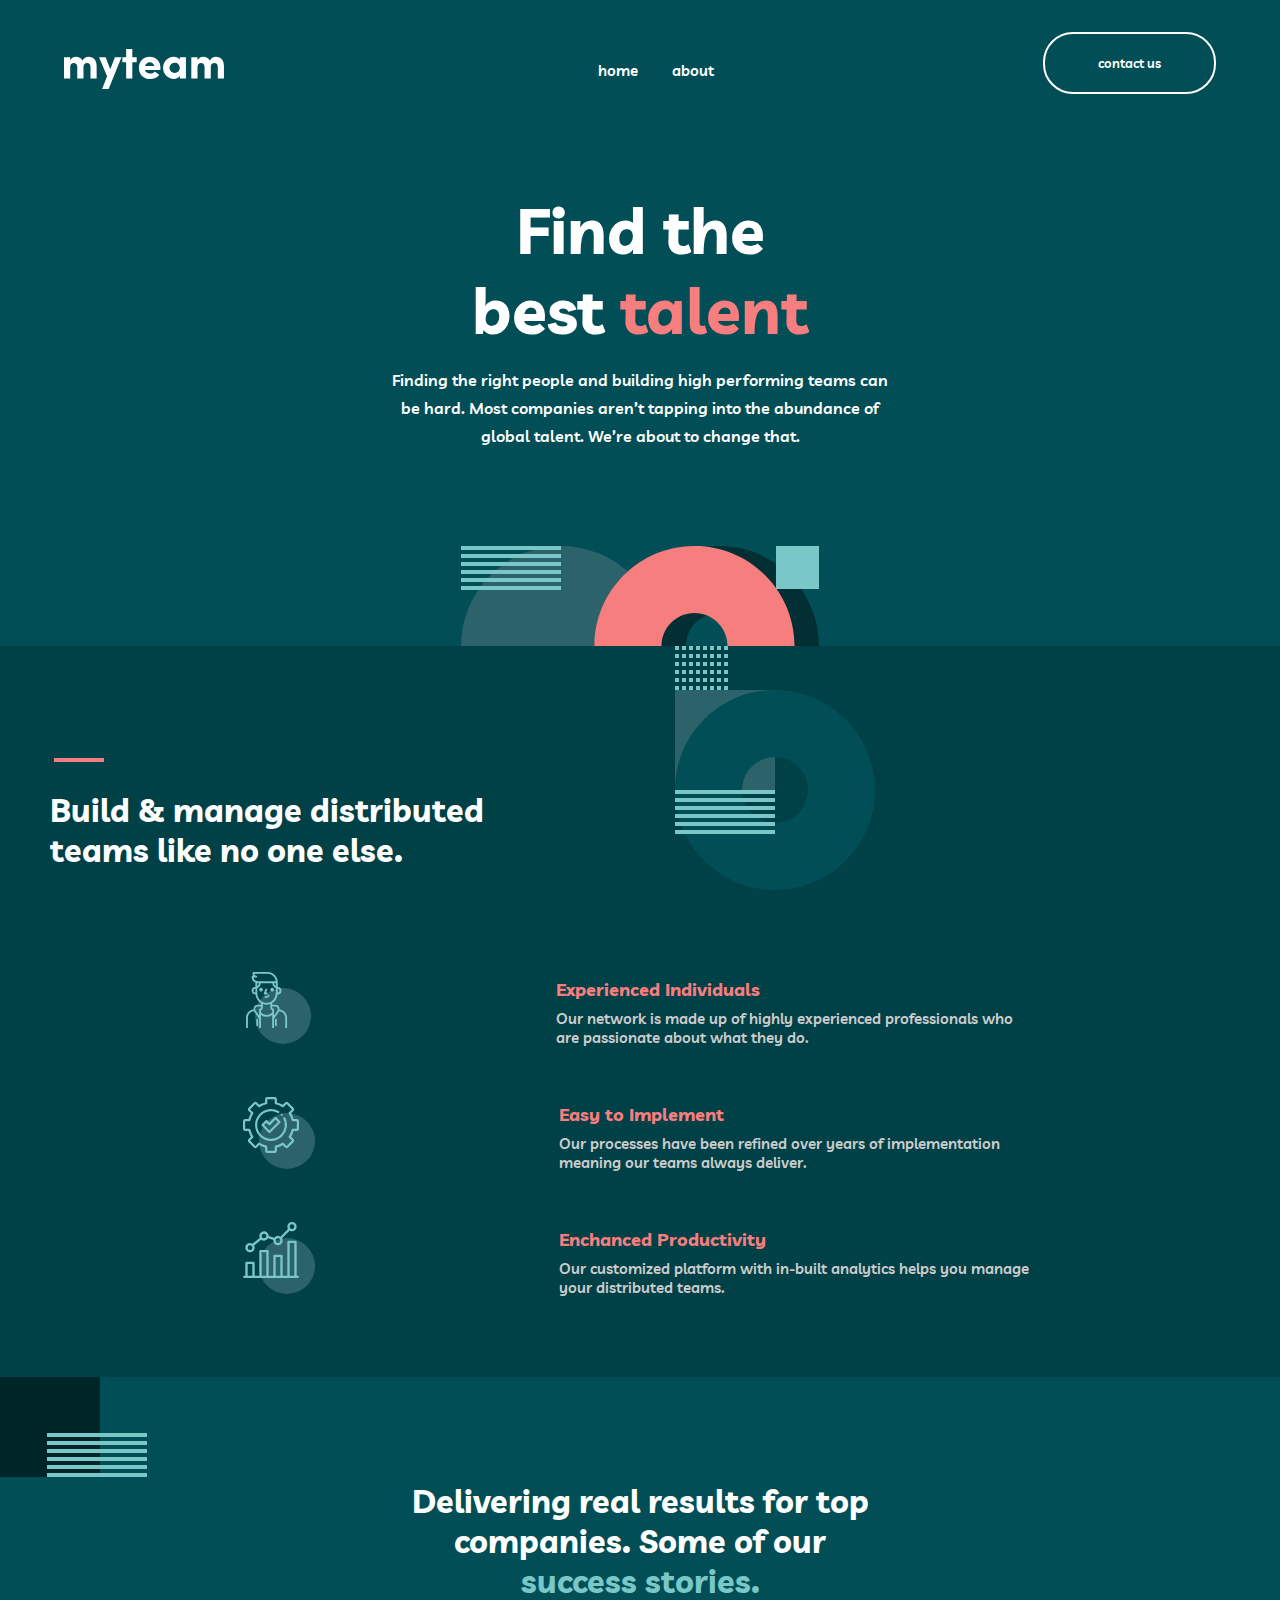
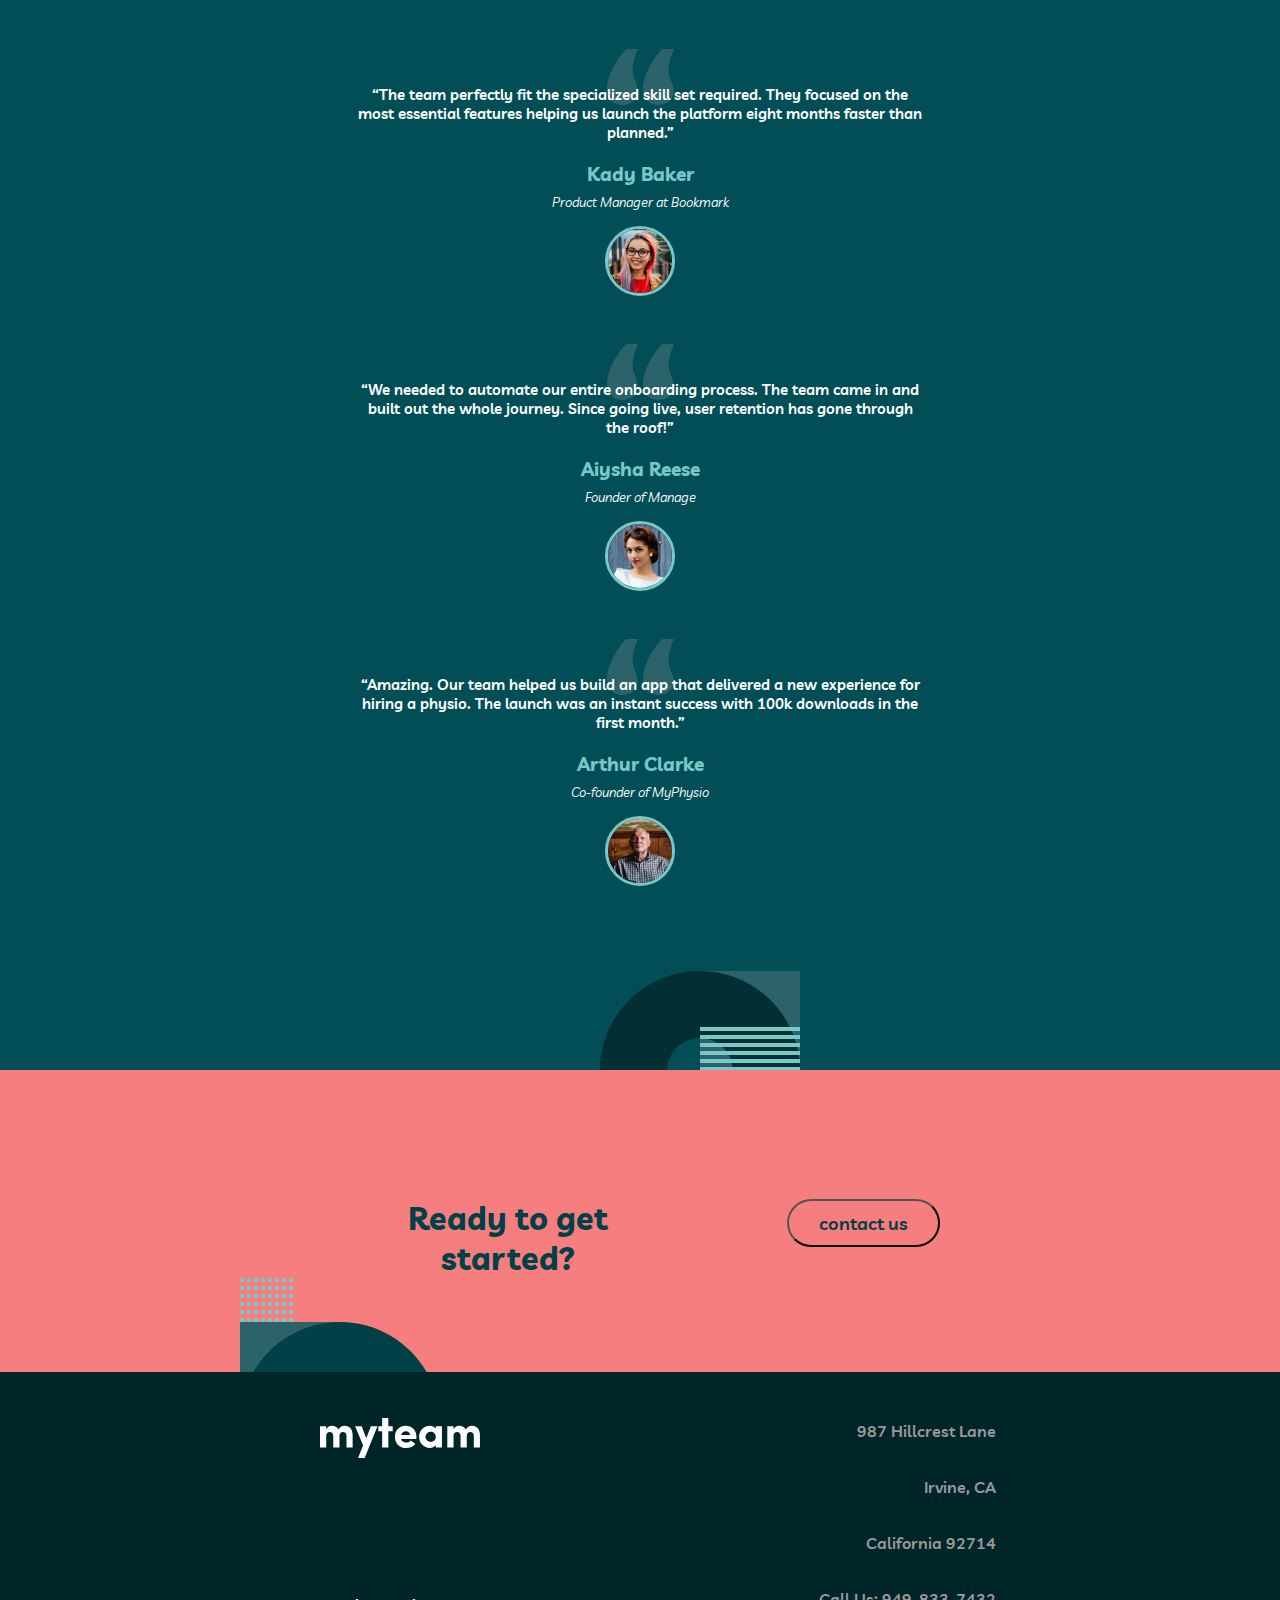
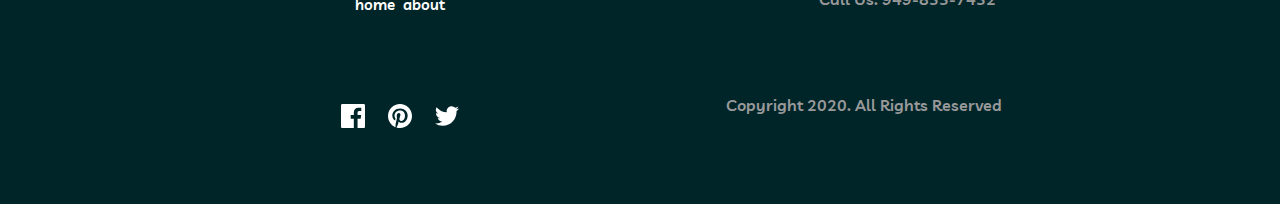
==== index.html @ 5a56441f "updating home page tablet view" ====
<!DOCTYPE html>
<html lang="en">
  <head>
    <meta charset="UTF-8" />
    <meta http-equiv="X-UA-Compatible" content="IE=edge" />
    <meta name="viewport" content="width=device-width, initial-scale=1.0" />
    <link rel="stylesheet" href="styles/index.css" />
    <link rel="preconnect" href="https://fonts.googleapis.com" />
    <link rel="preconnect" href="https://fonts.gstatic.com" crossorigin />
    <link
      href="https://fonts.googleapis.com/css2?family=Livvic:wght@600;700&display=swap"
      rel="stylesheet"
    />
    <title>MyTeam|Home</title>
  </head>
  <body>
    <header>
      <nav class="navbar">
        <a href="./index.html"
          ><img class="navbar__logo" src="./assets/logo.svg" alt="logo"
        /></a>

        <label>
          <input type="checkbox" />
          <div href="#" class="toggle-button">
            <div class="top"></div>
            <div class="middle"></div>
            <div class="bottom"></div>
          </div>
        </label>

        <div class="navbar-links">
          <ul>
            <li class="parent">
              <a class="navbar-item" href="./index.html">home</a>
            </li>

            <li class="parent">
              <a class="navbar-item" href="./pages/about.html">about</a>
            </li>
          </ul>
          <button class="navbar--btn-mobilemenu">
            <a href="./pages/contact.html">Contact Us </a>
          </button>
        </div>
        <button class="navbar--btn"><a>contact us</a></button>
      </nav>
      <section class="hero__container">
        <h1 class="hero__container--title">
          Find the best <span class="hero__container--span">talent</span>
        </h1>
        <p class="hero__container--description">
          Finding the right people and building high performing teams can be
          hard. Most companies aren’t tapping into the abundance of global
          talent. We’re about to change that.
        </p>
        <svg xmlns="http://www.w3.org/2000/svg" width="358" height="100">
          <g fill="none" fill-rule="evenodd">
            <circle cx="100" cy="100" r="100" fill="#2C6269" />
            <path
              fill="#012F34"
              d="M258 0c55.228 0 100 44.772 100 100s-44.772 100-100 100-100-44.772-100-100S202.772 0 258 0zm0 67c-18.225 0-33 14.775-33 33s14.775 33 33 33 33-14.775 33-33-14.775-33-33-33z"
            />
            <path fill="#79C8C7" d="M358 43h-43V0h43z" />
            <path
              fill="#F67E7E"
              d="M233.514 0c55.228 0 100 44.772 100 100s-44.772 100-100 100c-55.229 0-100-44.772-100-100s44.771-100 100-100zm0 67c-18.226 0-33 14.775-33 33s14.774 33 33 33c18.225 0 33-14.775 33-33s-14.775-33-33-33z"
            />
            <path
              fill="#79C8C7"
              d="M100 40v4H0v-4h100zm0-8v4H0v-4h100zm0-8v4H0v-4h100zm0-8v4H0v-4h100zm0-8v4H0V8h100zm0-8v4H0V0h100z"
            />
          </g>
        </svg>
      </section>
    </header>
    <section class="information__container">
      <div class="build__container">
        <hr class="build__container--divider" />
        <h1 class="build__container--title">
          Build & manage distributed teams like no one else.
        </h1>
        <svg
          class="build__container--svg"
          xmlns="http://www.w3.org/2000/svg"
          width="200"
          height="244"
        >
          <g fill="none" fill-rule="evenodd">
            <path fill="#2C6269" d="M100 144H0V44h100z" />
            <path
              fill="#014E56"
              d="M100 44c55.228 0 100 44.772 100 100s-44.772 100-100 100S0 199.228 0 144 44.772 44 100 44zm0 67c-18.225 0-33 14.775-33 33s14.775 33 33 33 33-14.775 33-33-14.775-33-33-33z"
            />
            <path
              fill="#79C8C7"
              d="M100 184v4H0v-4h100zm0-8v4H0v-4h100zm0-8v4H0v-4h100zm0-8v4H0v-4h100zm0-8v4H0v-4h100zm0-8v4H0v-4h100zM4 40v4H0v-4h4zm7 0v4H7v-4h4zm7 0v4h-4v-4h4zm7 0v4h-4v-4h4zm7 0v4h-4v-4h4zm7 0v4h-4v-4h4zm7 0v4h-4v-4h4zm7 0v4h-4v-4h4zM4 32v4H0v-4h4zm7 0v4H7v-4h4zm7 0v4h-4v-4h4zm7 0v4h-4v-4h4zm7 0v4h-4v-4h4zm7 0v4h-4v-4h4zm7 0v4h-4v-4h4zm7 0v4h-4v-4h4zM4 24v4H0v-4h4zm7 0v4H7v-4h4zm7 0v4h-4v-4h4zm7 0v4h-4v-4h4zm7 0v4h-4v-4h4zm7 0v4h-4v-4h4zm7 0v4h-4v-4h4zm7 0v4h-4v-4h4zm-35-8v4h-4v-4h4zm14 0v4h-4v-4h4zm-7 0v4h-4v-4h4zm21 0v4h-4v-4h4zm-7 0v4h-4v-4h4zM4 16v4H0v-4h4zm7 0v4H7v-4h4zm42 0v4h-4v-4h4zM4 8v4H0V8h4zm7 0v4H7V8h4zm7 0v4h-4V8h4zm7 0v4h-4V8h4zm7 0v4h-4V8h4zm7 0v4h-4V8h4zm7 0v4h-4V8h4zm7 0v4h-4V8h4zM4 0v4H0V0h4zm7 0v4H7V0h4zm7 0v4h-4V0h4zm7 0v4h-4V0h4zm7 0v4h-4V0h4zm7 0v4h-4V0h4zm7 0v4h-4V0h4zm7 0v4h-4V0h4z"
            />
          </g>
        </svg>
      </div>
      <div id="about__container" class="about__container"></div>
    </section>
    <section class="success__container">
      <svg
        class="success__container--svg"
        xmlns="http://www.w3.org/2000/svg"
        width="147"
        height="100"
      >
        <g fill="none" fill-rule="evenodd">
          <path fill="#002529" d="M0 100h100V0H0z" />
          <path
            fill="#79C8C7"
            d="M47 96v4h100v-4H47zm0-8v4h100v-4H47zm0-8v4h100v-4H47zm0-8v4h100v-4H47zm0-8v4h100v-4H47zm0-8v4h100v-4H47z"
          />
        </g>
      </svg>
      <h1 class="success__container--title">
        Delivering real results for top companies. Some of our
        <span class="success__container--span">success stories.</span>
      </h1>
      <div id="quotes__container" class="quotes__container"></div>
      <svg
        class="success__container--svg2"
        xmlns="http://www.w3.org/2000/svg"
        width="200"
        height="100"
      >
        <g fill="none" fill-rule="evenodd">
          <path fill="#2C6269" d="M100 100h100V0H100z" />
          <path
            fill="#012F34"
            d="M100 0C44.772 0 0 44.772 0 100s44.772 100 100 100 100-44.772 100-100S155.228 0 100 0zm0 67c18.225 0 33 14.775 33 33s-14.775 33-33 33-33-14.775-33-33 14.775-33 33-33z"
          />
          <path
            fill="#79C8C7"
            d="M100 96v4h100v-4H100zm0-8v4h100v-4H100zm0-8v4h100v-4H100zm0-8v4h100v-4H100zm0-8v4h100v-4H100zm0-8v4h100v-4H100z"
          />
        </g>
      </svg>
    </section>
    <section class="ready__container">
      <div class="ready__container--textBox">
        <h1 class="ready__container--title">Ready to get started?</h1>
        <button class="ready__container--btn">
          <a class="ready__container--a" href="./pages/contact.html"
            >contact us</a
          >
        </button>
      </div>
      <svg
        class="ready__container--svg"
        xmlns="http://www.w3.org/2000/svg"
        width="200"
        height="144"
      >
        <g fill="none" fill-rule="evenodd">
          <path fill="#2C6269" d="M100 144H0V44h100z" />
          <path
            fill="#004047"
            d="M100 44c55.228 0 100 44.772 100 100s-44.772 100-100 100S0 199.228 0 144 44.772 44 100 44zm0 67c-18.225 0-33 14.775-33 33s14.775 33 33 33 33-14.775 33-33-14.775-33-33-33z"
          />
          <path
            fill="#F67E7E"
            d="M100 140v4H0v-4h100zm0-8v4H0v-4h100zm0-8v4H0v-4h100zm0-8v4H0v-4h100zm0-8v4H0v-4h100zm0-8v4H0v-4h100z"
          />
          <path
            fill="#79C8C7"
            d="M4 40v4H0v-4h4zm7 0v4H7v-4h4zm7 0v4h-4v-4h4zm7 0v4h-4v-4h4zm7 0v4h-4v-4h4zm7 0v4h-4v-4h4zm7 0v4h-4v-4h4zm7 0v4h-4v-4h4zM4 32v4H0v-4h4zm7 0v4H7v-4h4zm7 0v4h-4v-4h4zm7 0v4h-4v-4h4zm7 0v4h-4v-4h4zm7 0v4h-4v-4h4zm7 0v4h-4v-4h4zm7 0v4h-4v-4h4zM4 24v4H0v-4h4zm7 0v4H7v-4h4zm7 0v4h-4v-4h4zm7 0v4h-4v-4h4zm7 0v4h-4v-4h4zm7 0v4h-4v-4h4zm7 0v4h-4v-4h4zm7 0v4h-4v-4h4zm-35-8v4h-4v-4h4zm14 0v4h-4v-4h4zm-7 0v4h-4v-4h4zm21 0v4h-4v-4h4zm-7 0v4h-4v-4h4zM4 16v4H0v-4h4zm7 0v4H7v-4h4zm42 0v4h-4v-4h4zM4 8v4H0V8h4zm7 0v4H7V8h4zm7 0v4h-4V8h4zm7 0v4h-4V8h4zm7 0v4h-4V8h4zm7 0v4h-4V8h4zm7 0v4h-4V8h4zm7 0v4h-4V8h4zM4 0v4H0V0h4zm7 0v4H7V0h4zm7 0v4h-4V0h4zm7 0v4h-4V0h4zm7 0v4h-4V0h4zm7 0v4h-4V0h4zm7 0v4h-4V0h4zm7 0v4h-4V0h4z"
          />
        </g>
      </svg>
    </section>
    <footer class="footer__container">
      <a href="./index.html"
        ><img
          class="footer__container--logo"
          src="./assets/logo.svg"
          alt="logo"
      /></a>

      <div class="footer__container--links">
        <ul class="footer__container--ul">
          <li class="footer__container--li">
            <a class="footer__container--a" href="./index.html">home</a>
          </li>

          <li class="footer__container--li">
            <a class="footer__container--a" href="./pages/about.html">about</a>
          </li>
        </ul>
      </div>

      <div class="footer__container--addressBox">
        <p class="footer__container--p">
          987 Hillcrest Lane <br />
          Irvine, CA <br />
          California 92714 <br />
          Call Us: 949-833-7432
        </p>
      </div>

      <div class="footer__container--icons">
        <svg
          class="footer__container--icon"
          xmlns="http://www.w3.org/2000/svg"
          width="24"
          height="24"
        >
          <path
            fill="#FFF"
            d="M22.675 0H1.325C.593 0 0 .593 0 1.325v21.351C0 23.407.593 24 1.325 24H12.82v-9.294H9.692v-3.622h3.128V8.413c0-3.1 1.893-4.788 4.659-4.788 1.325 0 2.463.099 2.795.143v3.24l-1.918.001c-1.504 0-1.795.715-1.795 1.763v2.313h3.587l-.467 3.622h-3.12V24h6.116c.73 0 1.323-.593 1.323-1.325V1.325C24 .593 23.407 0 22.675 0z"
          />
        </svg>
        <svg xmlns="http://www.w3.org/2000/svg" width="24" height="24">
          <path
            fill="#FFF"
            d="M12 0C5.373 0 0 5.372 0 12c0 5.084 3.163 9.426 7.627 11.174-.105-.949-.2-2.405.042-3.441.218-.937 1.407-5.965 1.407-5.965s-.359-.719-.359-1.782c0-1.668.967-2.914 2.171-2.914 1.023 0 1.518.769 1.518 1.69 0 1.029-.655 2.568-.994 3.995-.283 1.194.599 2.169 1.777 2.169 2.133 0 3.772-2.249 3.772-5.495 0-2.873-2.064-4.882-5.012-4.882-3.414 0-5.418 2.561-5.418 5.207 0 1.031.397 2.138.893 2.738a.36.36 0 01.083.345l-.333 1.36c-.053.22-.174.267-.402.161-1.499-.698-2.436-2.889-2.436-4.649 0-3.785 2.75-7.262 7.929-7.262 4.163 0 7.398 2.967 7.398 6.931 0 4.136-2.607 7.464-6.227 7.464-1.216 0-2.359-.631-2.75-1.378l-.748 2.853c-.271 1.043-1.002 2.35-1.492 3.146C9.57 23.812 10.763 24 12 24c6.627 0 12-5.373 12-12 0-6.628-5.373-12-12-12z"
          />
        </svg>
        <svg
          class="footer__container--icon"
          xmlns="http://www.w3.org/2000/svg"
          width="24"
          height="20"
        >
          <path
            fill="#FFF"
            d="M24 2.557a9.83 9.83 0 01-2.828.775A4.932 4.932 0 0023.337.608a9.864 9.864 0 01-3.127 1.195A4.916 4.916 0 0016.616.248c-3.179 0-5.515 2.966-4.797 6.045A13.978 13.978 0 011.671 1.149a4.93 4.93 0 001.523 6.574 4.903 4.903 0 01-2.229-.616c-.054 2.281 1.581 4.415 3.949 4.89a4.935 4.935 0 01-2.224.084 4.928 4.928 0 004.6 3.419A9.9 9.9 0 010 17.54a13.94 13.94 0 007.548 2.212c9.142 0 14.307-7.721 13.995-14.646A10.025 10.025 0 0024 2.557z"
          />
        </svg>
      </div>
      <div>
        <p id="copyright" class="footer__container--p">
          Copyright 2020. All Rights Reserved
        </p>
      </div>
    </footer>

    <script src="./scripts/index.js"></script>
  </body>
</html>
---- styles/index.css ----
* {
  margin: 0;
  padding: 0;
  -webkit-box-sizing: border-box;
          box-sizing: border-box;
}

header {
  background-color: #014e56;
}

.navbar {
  display: -webkit-box;
  display: -ms-flexbox;
  display: flex;
  -webkit-box-pack: justify;
      -ms-flex-pack: justify;
          justify-content: space-between;
  -webkit-box-align: center;
      -ms-flex-align: center;
          align-items: center;
  padding-top: 2rem;
  width: 90vw;
  margin: 0 auto;
}

.navbar__logo {
  cursor: pointer;
}

.navbar-links {
  display: -webkit-box;
  display: -ms-flexbox;
  display: flex;
  -webkit-box-pack: justify;
      -ms-flex-pack: justify;
          justify-content: space-between;
}

@media (min-width: 768px) {
  .navbar-links {
    margin-right: 8rem;
  }
}

.navbar ul {
  display: -webkit-box;
  display: -ms-flexbox;
  display: flex;
}

.navbar li {
  list-style: none;
}

.navbar-item {
  text-decoration: none;
  display: block;
  margin-right: 0.5rem;
  padding: 0.8rem;
  font-size: 15px;
  font-weight: bold;
}

@media (min-width: 768px) {
  .navbar-item {
    color: white;
    font-family: "Livvic", sans-serif;
    font-weight: 600;
  }
}

.navbar--btn {
  font-weight: bold;
  color: white;
  width: 173px;
  padding: 1.3rem;
  border-radius: 30px;
  margin-bottom: 1rem;
  cursor: pointer;
  background-color: transparent;
  font-family: "Livvic", sans-serif;
  font-weight: 600;
  border: 2px solid white;
}

.toggle-button {
  position: absolute;
  top: 0.75rem;
  right: 1rem;
  display: none;
  -webkit-box-orient: vertical;
  -webkit-box-direction: normal;
      -ms-flex-direction: column;
          flex-direction: column;
  -webkit-box-pack: justify;
      -ms-flex-pack: justify;
          justify-content: space-between;
  width: 30px;
  height: auto;
  cursor: pointer;
  -webkit-transition: all 0.5s ease-out;
  transition: all 0.5s ease-out;
  margin-top: 2rem;
  z-index: 100;
}

input[type="checkbox"] {
  display: none;
  visibility: hidden;
}

.middle {
  height: 3px;
  width: 1.875rem;
  background-color: white;
  border-radius: 3.125rem;
  position: absolute;
  -webkit-transition: 0.3s ease;
  transition: 0.3s ease;
}

.top {
  bottom: 5px;
  height: 3px;
  width: 1.875rem;
  background-color: white;
  border-radius: 3.125rem;
  position: absolute;
  -webkit-transition: 0.3s ease;
  transition: 0.3s ease;
}

.bottom {
  top: 10px;
  height: 3px;
  width: 1.875rem;
  background-color: white;
  border-radius: 3.125rem;
  position: absolute;
  -webkit-transition: 0.3s ease;
  transition: 0.3s ease;
}

input[type="checkbox"]:checked ~ .toggle-button .top {
  -webkit-transform: rotate(-50deg);
          transform: rotate(-50deg);
  width: 1.56rem;
  -webkit-transform-origin: right;
          transform-origin: right;
  top: -10px;
  background-color: white;
}

input[type="checkbox"]:checked ~ .toggle-button .bottom {
  -webkit-transform: rotate(50deg);
          transform: rotate(50deg);
  width: 1.56rem;
  -webkit-transform-origin: right;
          transform-origin: right;
  top: 10px;
  background-color: white;
}

input[type="checkbox"]:checked ~ .toggle-button .middle {
  -webkit-transform: translateX(-20px);
          transform: translateX(-20px);
  opacity: 0;
}

.navbar--btn-mobilemenu {
  display: none;
}

.hero__container {
  margin-top: 5rem;
  display: -webkit-box;
  display: -ms-flexbox;
  display: flex;
  -webkit-box-orient: vertical;
  -webkit-box-direction: normal;
      -ms-flex-direction: column;
          flex-direction: column;
  -webkit-box-pack: center;
      -ms-flex-pack: center;
          justify-content: center;
  -webkit-box-align: center;
      -ms-flex-align: center;
          align-items: center;
}

.hero__container--span {
  color: #f67e7e;
}

.hero__container--title {
  font-family: "Livvic", sans-serif;
  font-weight: bold;
  font-size: 2.5rem;
  text-align: center;
  width: 240px;
  color: white;
}

@media (min-width: 768px) {
  .hero__container--title {
    font-size: 4rem;
    width: 395px;
  }
}

.hero__container--description {
  margin-top: 1rem;
  margin-bottom: 6rem;
  width: 345px;
  font-family: "Livvic", sans-serif;
  font-weight: 600;
  color: white;
  line-height: 28px;
  text-align: center;
}

@media (min-width: 768px) {
  .hero__container--description {
    width: 500px;
  }
}

.information__container {
  background-color: #004047;
}

.build__container {
  display: -webkit-box;
  display: -ms-flexbox;
  display: flex;
  overflow: hidden;
}

.build__container--divider {
  width: 50px;
  height: 4px;
  background-color: #f67e7e;
  border: unset;
  position: relative;
  left: 35px;
  margin-top: 2rem;
}

@media (min-width: 768px) {
  .build__container--divider {
    left: 54px;
    margin-top: 7rem;
  }
}

.build__container--title {
  font-family: "Livvic", sans-serif;
  font-weight: bold;
  font-size: 2rem;
  color: white;
  width: 320px;
  margin-top: 3rem;
}

@media (min-width: 768px) {
  .build__container--title {
    width: 445px;
    margin-top: 9rem;
  }
}

.build__container--svg {
  position: relative;
  left: 40px;
}

@media (min-width: 768px) {
  .build__container--svg {
    left: 180px;
  }
}

.about__container {
  margin-top: 5rem;
  padding-bottom: 2rem;
}

.detail__container {
  display: -webkit-box;
  display: -ms-flexbox;
  display: flex;
  -webkit-box-orient: vertical;
  -webkit-box-direction: normal;
      -ms-flex-direction: column;
          flex-direction: column;
  -webkit-box-align: center;
      -ms-flex-align: center;
          align-items: center;
  -webkit-box-pack: center;
      -ms-flex-pack: center;
          justify-content: center;
  margin-bottom: 3rem;
}

@media (min-width: 768px) {
  .detail__container {
    -webkit-box-orient: horizontal;
    -webkit-box-direction: normal;
        -ms-flex-direction: row;
            flex-direction: row;
    -webkit-box-pack: space-evenly;
        -ms-flex-pack: space-evenly;
            justify-content: space-evenly;
  }
}

.detail__container--title {
  font-family: "Livvic", sans-serif;
  font-weight: bold;
  font-size: 18px;
  color: #f67e7e;
  margin-bottom: 0.5rem;
  margin-top: 0.5rem;
}

.detail__container--description {
  width: 330px;
  text-align: center;
  font-family: "Livvic", sans-serif;
  font-weight: 600;
  font-size: 15px;
  color: #cccccc;
}

@media (min-width: 768px) {
  .detail__container--description {
    text-align: unset;
    width: 478px;
  }
}

.detail__container--textBox {
  display: -webkit-box;
  display: -ms-flexbox;
  display: flex;
  -webkit-box-orient: vertical;
  -webkit-box-direction: normal;
      -ms-flex-direction: column;
          flex-direction: column;
  -webkit-box-align: center;
      -ms-flex-align: center;
          align-items: center;
}

@media (min-width: 768px) {
  .detail__container--textBox {
    -webkit-box-align: unset;
        -ms-flex-align: unset;
            align-items: unset;
  }
}

.quotes__container {
  padding-bottom: 5rem;
}

.success__container {
  background-color: #014e56;
  overflow: hidden;
}

.success__container--svg {
  margin-bottom: 3rem;
}

@media (min-width: 768px) {
  .success__container--svg {
    margin-bottom: unset;
  }
}

.success__container--svg2 {
  position: relative;
  left: 215px;
  top: 5px;
}

@media (min-width: 768px) {
  .success__container--svg2 {
    left: 600px;
  }
}

.success__container--title {
  margin: 0 auto;
  font-family: "Livvic", sans-serif;
  font-weight: bold;
  font-size: 2rem;
  color: white;
  text-align: center;
  width: 315px;
}

@media (min-width: 768px) {
  .success__container--title {
    width: 490px;
  }
}

.success__container--span {
  color: #79c8c7;
}

.quote__container {
  margin-top: 3rem;
  display: -webkit-box;
  display: -ms-flexbox;
  display: flex;
  -webkit-box-orient: vertical;
  -webkit-box-direction: normal;
      -ms-flex-direction: column;
          flex-direction: column;
  -webkit-box-align: center;
      -ms-flex-align: center;
          align-items: center;
  -webkit-box-pack: center;
      -ms-flex-pack: center;
          justify-content: center;
}

.quote__container--svg {
  margin-top: 1rem;
  width: 62px;
  height: 62px;
  border-radius: 50px;
  border-style: solid;
  border-color: #79c8c7;
}

@media (min-width: 768px) {
  .quote__container--svg {
    width: 70px;
    height: 70px;
  }
}

.quote__container--title {
  margin-top: 1rem;
  margin-bottom: 0.5rem;
  font-family: "Livvic", sans-serif;
  font-weight: bold;
  font-size: 1.2rem;
  color: #79c8c7;
}

@media (min-width: 768px) {
  .quote__container--title {
    margin-top: unset;
  }
}

.quote__container--description {
  font-family: "Livvic", sans-serif;
  font-weight: 600;
  font-size: 15px;
  color: white;
  text-align: center;
  width: 325px;
  position: relative;
  bottom: 20px;
}

@media (min-width: 768px) {
  .quote__container--description {
    width: 570px;
  }
}

.quote__container--position {
  font-family: "Livvic", sans-serif;
  font-style: italic;
  color: white;
  font-size: 13px;
}

.ready__container {
  height: 302px;
  background-color: #f67e7e;
  -webkit-box-pack: justify;
      -ms-flex-pack: justify;
          justify-content: space-between;
  display: -webkit-box;
  display: -ms-flexbox;
  display: flex;
  -webkit-box-orient: vertical;
  -webkit-box-direction: normal;
      -ms-flex-direction: column;
          flex-direction: column;
  -webkit-box-align: center;
      -ms-flex-align: center;
          align-items: center;
  overflow: hidden;
}

.ready__container--title {
  margin-top: 2rem;
  font-family: "Livvic", sans-serif;
  font-weight: bold;
  color: #004047;
  text-align: center;
  margin-top: 3rem;
  width: 330px;
  font-size: 32px;
}

@media (min-width: 768px) {
  .ready__container--title {
    width: 336px;
  }
}

.ready__container--btn {
  margin-top: 1rem;
  background-color: transparent;
  width: 153px;
  height: 48px;
  border-radius: 50px;
  border-color: black;
}

.ready__container--a {
  text-decoration: none;
  color: #004047;
  font-family: "Livvic", sans-serif;
  font-weight: 600;
  font-size: 18px;
}

.ready__container--svg {
  position: relative;
  right: 115px;
  top: 0px;
}

@media (min-width: 768px) {
  .ready__container--svg {
    right: 300px;
  }
}

.ready__container--textBox {
  display: -webkit-box;
  display: -ms-flexbox;
  display: flex;
  -webkit-box-orient: vertical;
  -webkit-box-direction: normal;
      -ms-flex-direction: column;
          flex-direction: column;
  -webkit-box-align: center;
      -ms-flex-align: center;
          align-items: center;
}

@media (min-width: 768px) {
  .ready__container--textBox {
    -webkit-box-orient: horizontal;
    -webkit-box-direction: normal;
        -ms-flex-direction: row;
            flex-direction: row;
    -webkit-box-align: baseline;
        -ms-flex-align: baseline;
            align-items: baseline;
    -webkit-box-pack: justify;
        -ms-flex-pack: justify;
            justify-content: space-between;
    width: 600px;
    margin-top: 5rem;
  }
}

.footer__container {
  background-color: #002529;
  height: 432px;
  display: -webkit-box;
  display: -ms-flexbox;
  display: flex;
  -webkit-box-orient: vertical;
  -webkit-box-direction: normal;
      -ms-flex-direction: column;
          flex-direction: column;
  -webkit-box-align: center;
      -ms-flex-align: center;
          align-items: center;
  -ms-flex-pack: distribute;
      justify-content: space-around;
}

@media (min-width: 768px) {
  .footer__container--logo {
    position: relative;
    right: 15rem;
    top: 2.5rem;
  }
}

.footer__container--ul {
  display: -webkit-box;
  display: -ms-flexbox;
  display: flex;
  -webkit-box-pack: space-evenly;
      -ms-flex-pack: space-evenly;
          justify-content: space-evenly;
  width: 107px;
}

@media (min-width: 768px) {
  .footer__container--ul {
    position: relative;
    top: 10rem;
    right: 15rem;
  }
}

.footer__container--li {
  list-style: none;
}

.footer__container--a {
  text-decoration: none;
  color: white;
  font-family: "Livvic", sans-serif;
  font-weight: 600;
  font-size: 15px;
}

.footer__container--addressBox {
  width: 327px;
}

.footer__container--p {
  text-align: center;
  color: #999999;
  font-family: "Livvic", sans-serif;
  font-weight: 600;
  line-height: 25px;
}

@media (min-width: 768px) {
  .footer__container--p {
    text-align: right;
    position: relative;
    left: 12rem;
    bottom: 4rem;
    line-height: 3.5rem;
  }
}

.footer__container--icons {
  display: -webkit-box;
  display: -ms-flexbox;
  display: flex;
  width: 140px;
  -ms-flex-pack: distribute;
      justify-content: space-around;
  -webkit-box-align: center;
      -ms-flex-align: center;
          align-items: center;
}

@media (min-width: 768px) {
  .footer__container--icons {
    position: relative;
    right: 15rem;
  }
}

@media (min-width: 768px) {
  #copyright {
    position: relative;
    left: 14rem;
  }
}

@media (max-width: 768px) {
  .toggle-button {
    display: -webkit-box;
    display: -ms-flexbox;
    display: flex;
  }
  .mobile--divider {
    display: -webkit-box;
    display: -ms-flexbox;
    display: flex;
    position: relative;
    top: 80px;
    width: 249px;
    height: 1px;
    margin: 0 auto;
  }
  .navbar--btn-mobilemenu {
    display: block;
    font-weight: bold;
    color: white;
    width: 173px;
    padding: 1.3rem;
    border-radius: 30px;
    margin: 0 auto;
    border: none;
    cursor: pointer;
  }
  .navbar-links {
    -webkit-box-orient: vertical;
    -webkit-box-direction: normal;
        -ms-flex-direction: column;
            flex-direction: column;
    height: auto;
    margin: 2rem auto;
    text-align: center;
    display: none;
  }
  .navbar-links.active {
    display: block;
    position: absolute;
    margin: 0 auto;
    top: 0px;
    right: 0vw;
    padding-bottom: 2rem;
    font-size: 2rem;
    height: 650px;
    width: 300px;
    background-color: #1b262f;
  }
  .navbar-links ul {
    display: -webkit-box;
    display: -ms-flexbox;
    display: flex;
    -webkit-box-orient: vertical;
    -webkit-box-direction: normal;
        -ms-flex-direction: column;
            flex-direction: column;
    height: 200px;
    -ms-flex-pack: distribute;
        justify-content: space-around;
    margin-top: 7rem;
    margin-bottom: 2rem;
  }
  .navbar-item {
    color: #b3b3b3;
    font-size: 20px;
  }
  .navbar--btn {
    display: none;
  }
}
/*# sourceMappingURL=index.css.map */
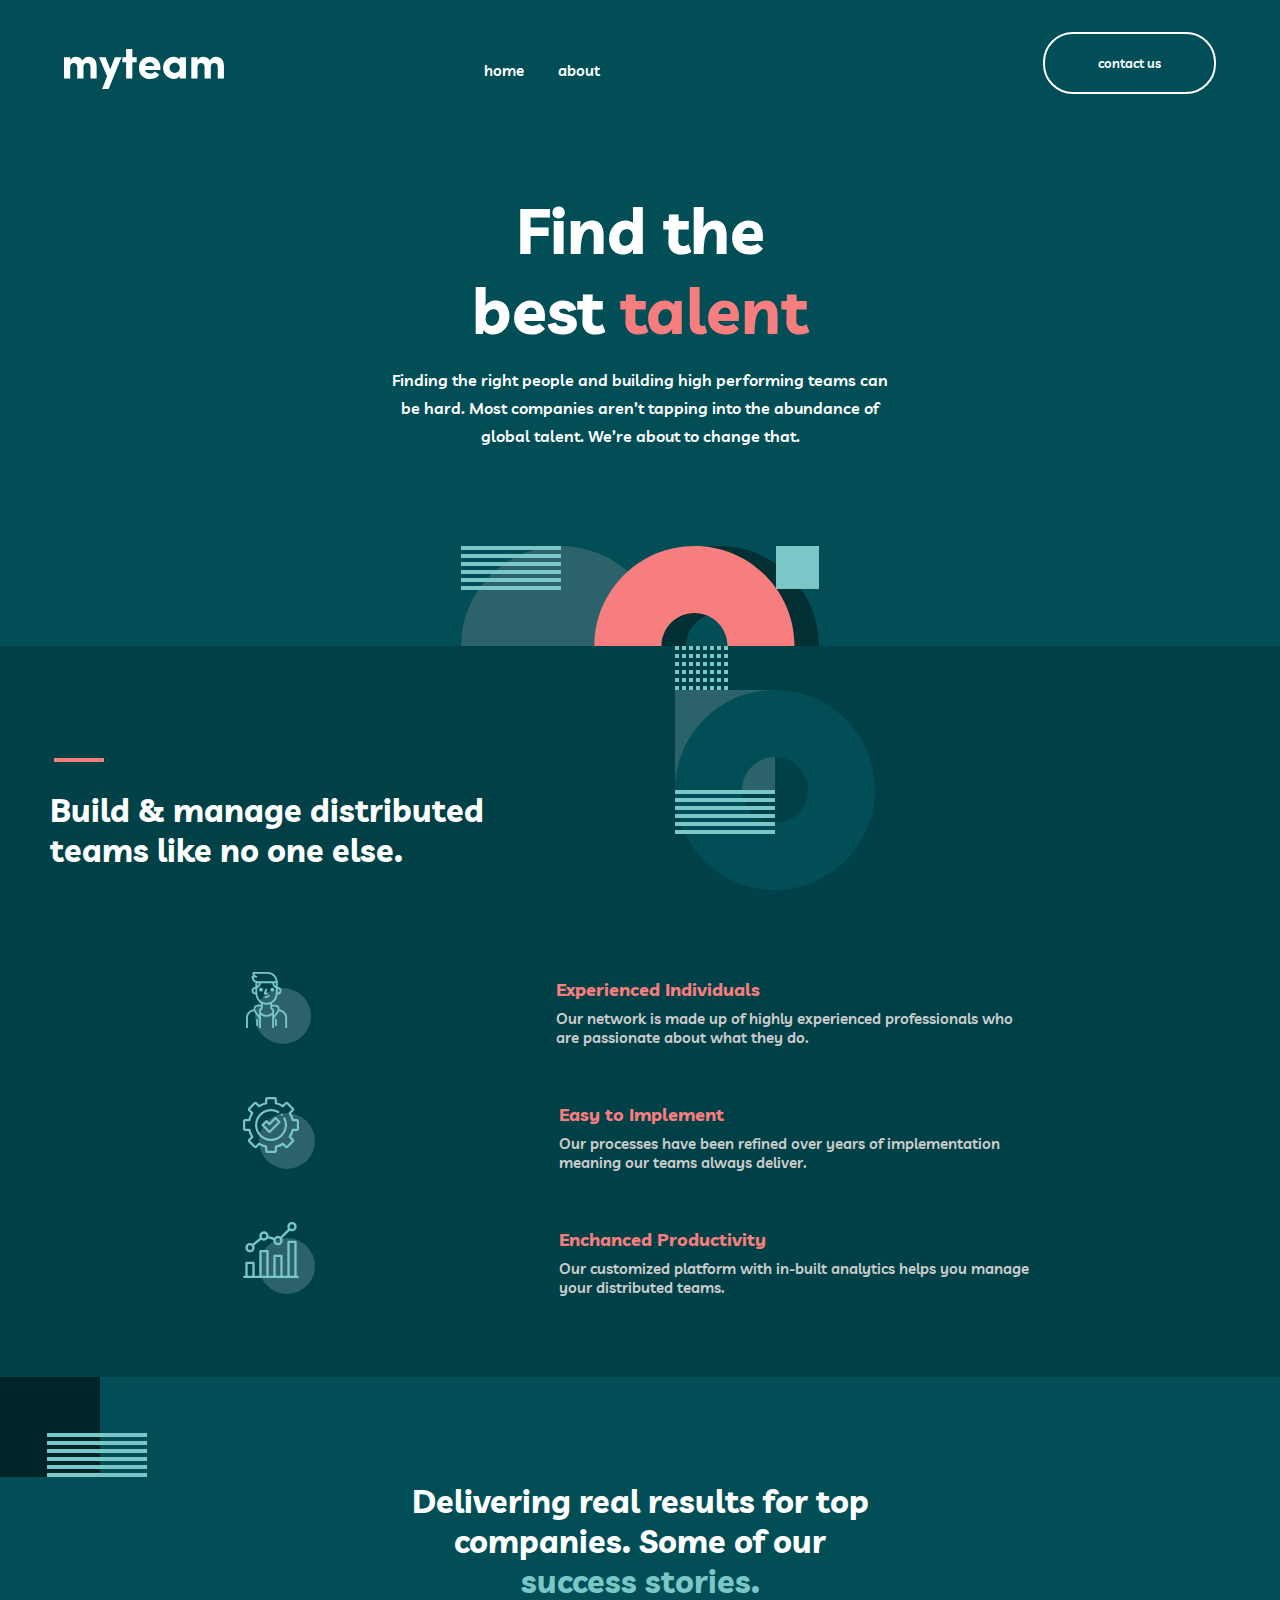
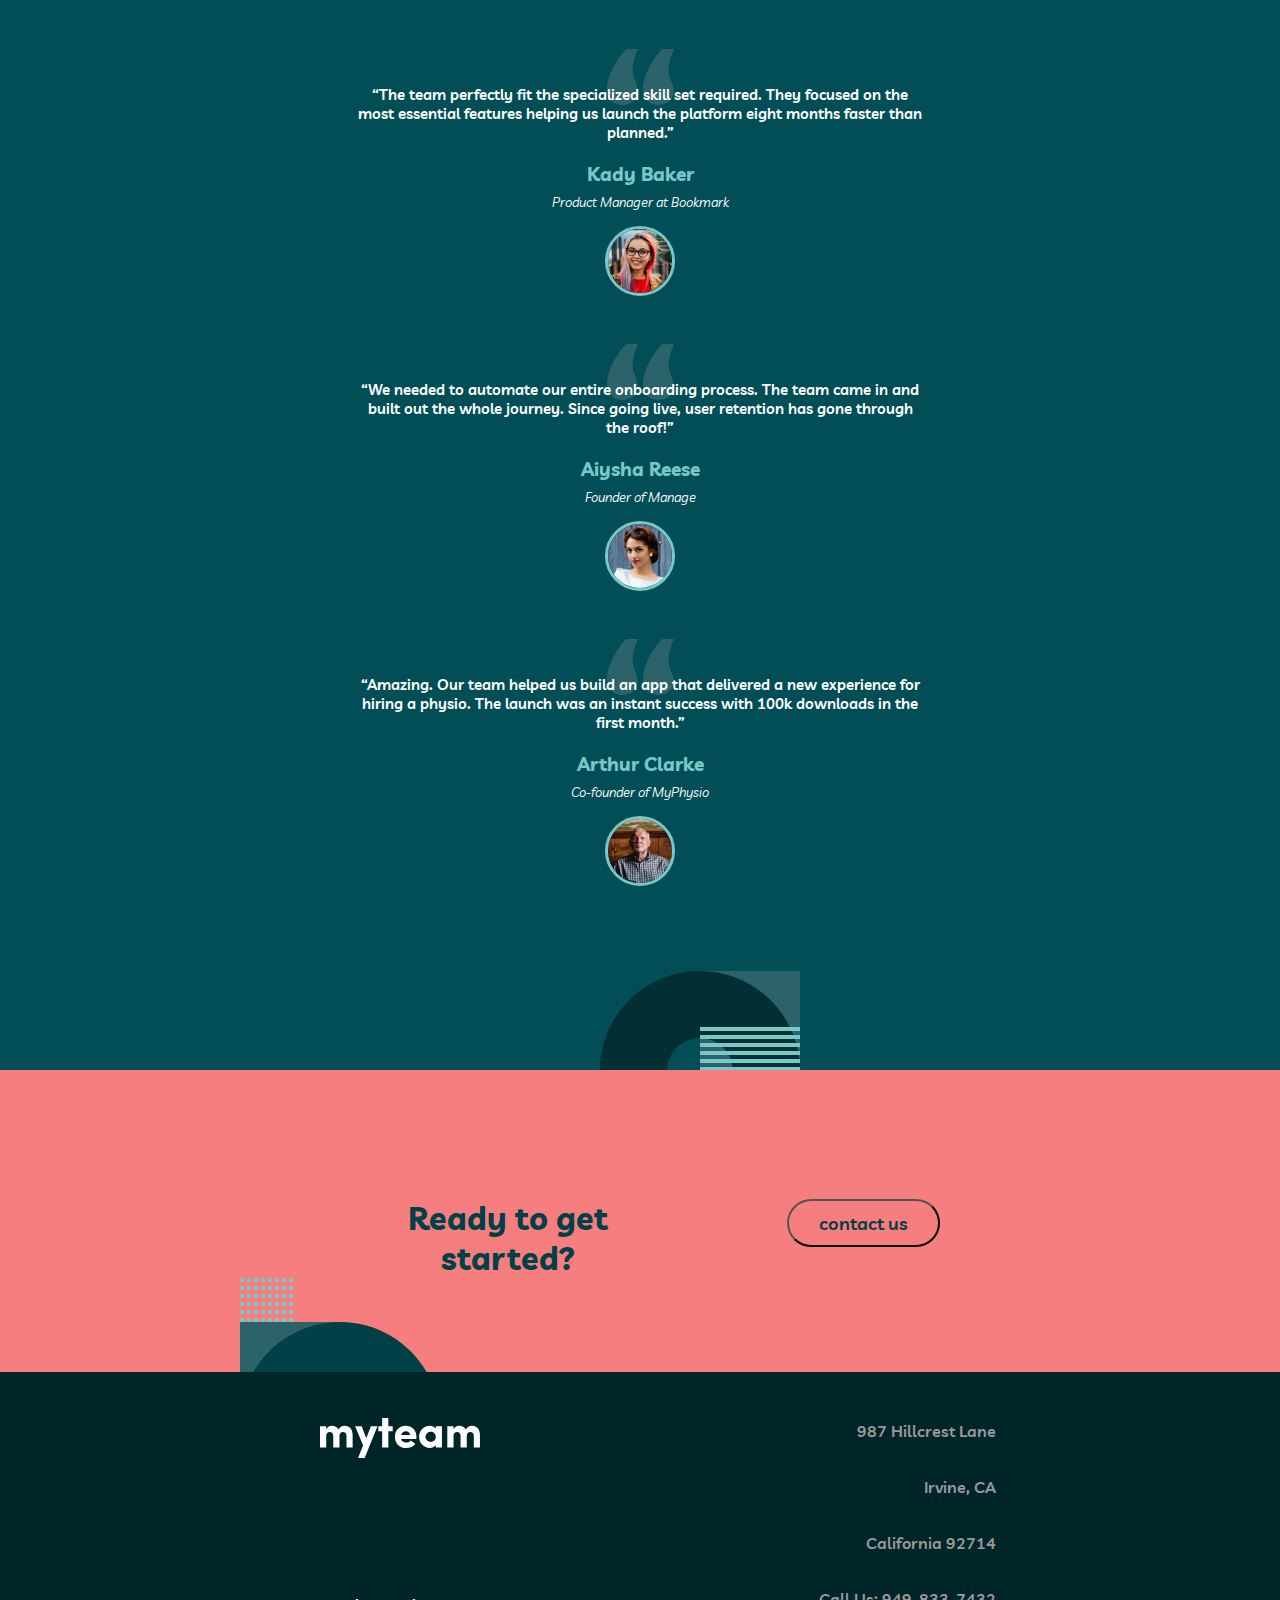
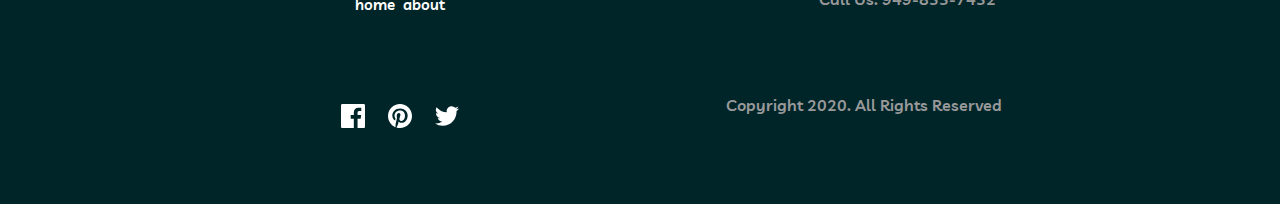
==== commit 0dbef2e9: "updating home page desktop view, header section" ====
--- a/index.html
+++ b/index.html
@@ -49,12 +49,18 @@
         <h1 class="hero__container--title">
           Find the best <span class="hero__container--span">talent</span>
         </h1>
+        <hr class="hero__container--divider" />
         <p class="hero__container--description">
           Finding the right people and building high performing teams can be
           hard. Most companies aren’t tapping into the abundance of global
           talent. We’re about to change that.
         </p>
-        <svg xmlns="http://www.w3.org/2000/svg" width="358" height="100">
+        <svg
+          class="hero__container--svg"
+          xmlns="http://www.w3.org/2000/svg"
+          width="358"
+          height="100"
+        >
           <g fill="none" fill-rule="evenodd">
             <circle cx="100" cy="100" r="100" fill="#2C6269" />
             <path
--- a/styles/index.css
+++ b/styles/index.css
@@ -7,6 +7,13 @@
 
 header {
   background-color: #014e56;
+}
+
+@media (min-width: 1440px) {
+  header {
+    height: 700px;
+    overflow: hidden;
+  }
 }
 
 .navbar {
@@ -24,6 +31,12 @@
   margin: 0 auto;
 }
 
+@media (min-width: 1440px) {
+  .navbar {
+    width: 1100px;
+  }
+}
+
 .navbar__logo {
   cursor: pointer;
 }
@@ -40,6 +53,14 @@
 @media (min-width: 768px) {
   .navbar-links {
     margin-right: 8rem;
+    width: 25vw;
+    font-size: 18px;
+  }
+}
+
+@media (min-width: 1440px) {
+  .navbar-links {
+    width: 35vw;
   }
 }
 
@@ -189,6 +210,20 @@
           align-items: center;
 }
 
+@media (min-width: 1440px) {
+  .hero__container {
+    -webkit-box-orient: horizontal;
+    -webkit-box-direction: normal;
+        -ms-flex-direction: row;
+            flex-direction: row;
+    -webkit-box-align: baseline;
+        -ms-flex-align: baseline;
+            align-items: baseline;
+    width: 100%;
+    margin-left: 8rem;
+  }
+}
+
 .hero__container--span {
   color: #f67e7e;
 }
@@ -209,6 +244,14 @@
   }
 }
 
+@media (min-width: 1440px) {
+  .hero__container--title {
+    font-size: 6.25rem;
+    width: 530px;
+    text-align: left;
+  }
+}
+
 .hero__container--description {
   margin-top: 1rem;
   margin-bottom: 6rem;
@@ -223,6 +266,41 @@
 @media (min-width: 768px) {
   .hero__container--description {
     width: 500px;
+  }
+}
+
+@media (min-width: 1440px) {
+  .hero__container--description {
+    width: 440px;
+    text-align: left;
+    font-size: 18px;
+    position: relative;
+    left: 5rem;
+  }
+}
+
+@media (min-width: 1440px) {
+  .hero__container--svg {
+    position: relative;
+    top: 26rem;
+    right: 18rem;
+  }
+}
+
+.hero__container--divider {
+  display: none;
+}
+
+@media (min-width: 1440px) {
+  .hero__container--divider {
+    display: block;
+    width: 50px;
+    height: 4px;
+    position: relative;
+    bottom: 5rem;
+    left: 8rem;
+    background-color: #79c8c7;
+    border: none;
   }
 }
 
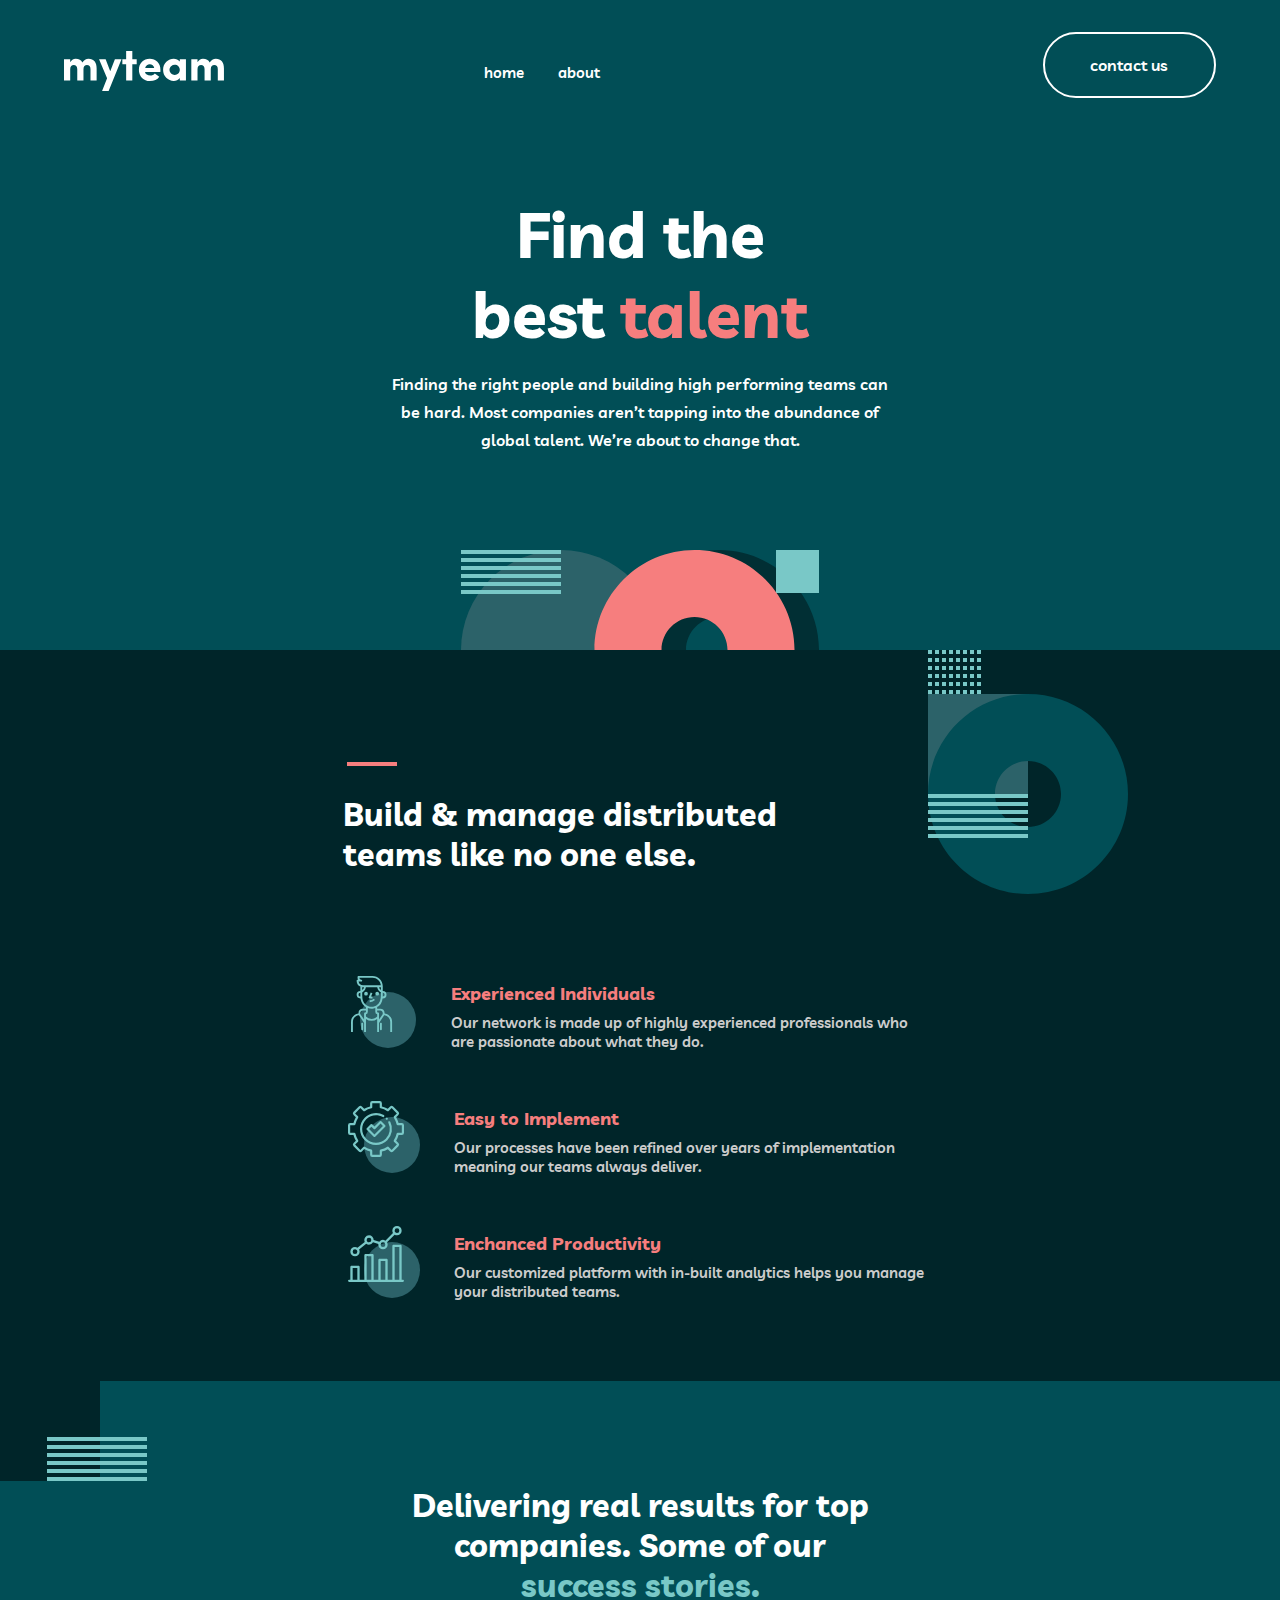
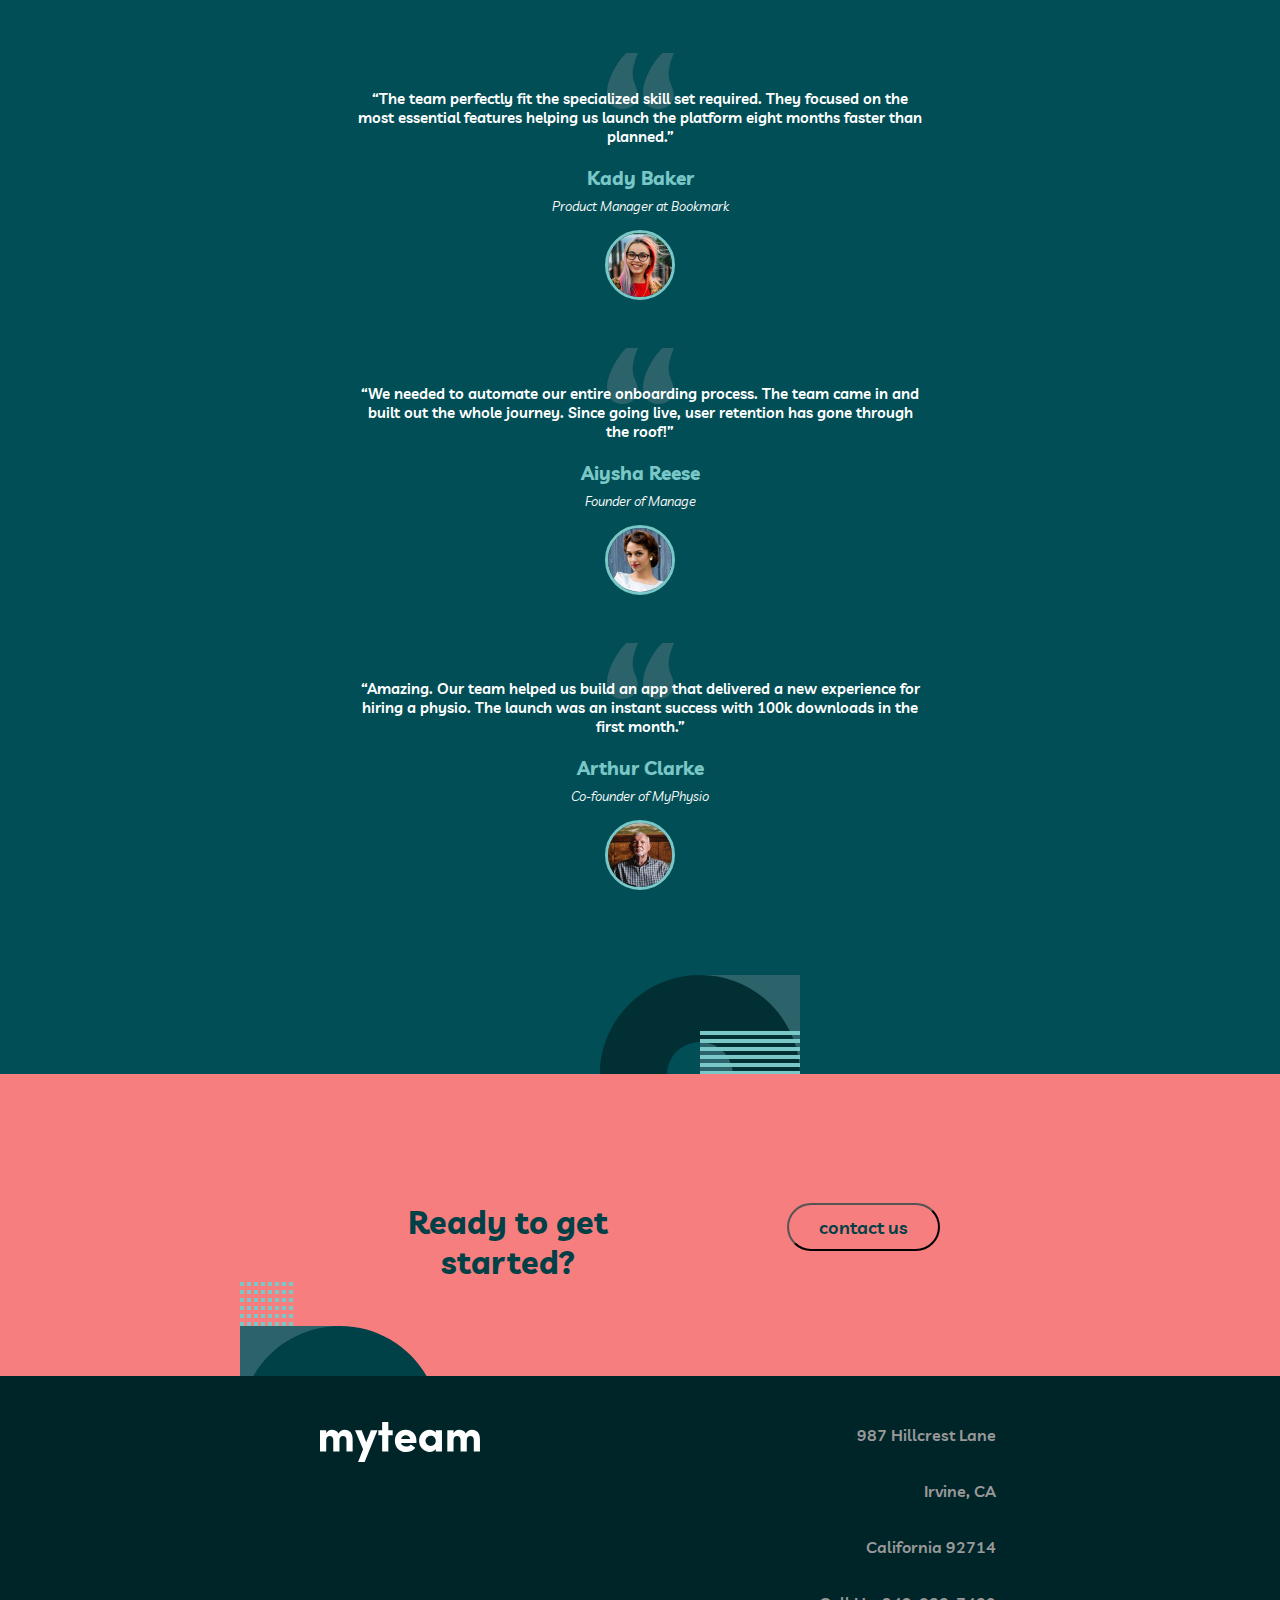
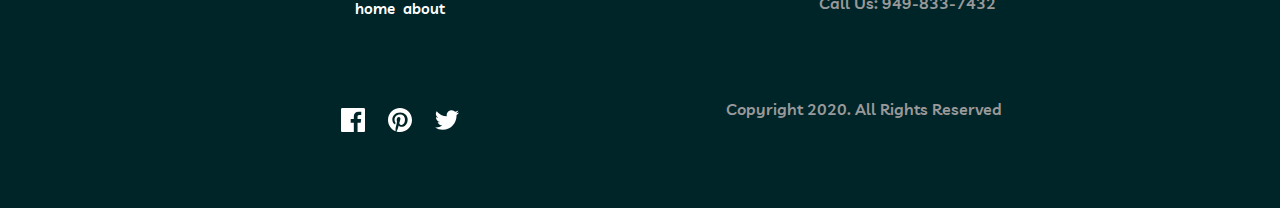
==== commit dd259d2a: "final tweaks" ====
--- a/index.html
+++ b/index.html
@@ -43,7 +43,8 @@
             <a href="./pages/contact.html">Contact Us </a>
           </button>
         </div>
-        <button class="navbar--btn"><a>contact us</a></button>
+
+        <a class="navbar--btn" href="./pages/contact.html">contact us</a>
       </nav>
       <section class="hero__container">
         <h1 class="hero__container--title">
@@ -219,7 +220,12 @@
             d="M22.675 0H1.325C.593 0 0 .593 0 1.325v21.351C0 23.407.593 24 1.325 24H12.82v-9.294H9.692v-3.622h3.128V8.413c0-3.1 1.893-4.788 4.659-4.788 1.325 0 2.463.099 2.795.143v3.24l-1.918.001c-1.504 0-1.795.715-1.795 1.763v2.313h3.587l-.467 3.622h-3.12V24h6.116c.73 0 1.323-.593 1.323-1.325V1.325C24 .593 23.407 0 22.675 0z"
           />
         </svg>
-        <svg xmlns="http://www.w3.org/2000/svg" width="24" height="24">
+        <svg
+          class="footer__container--icon"
+          xmlns="http://www.w3.org/2000/svg"
+          width="24"
+          height="24"
+        >
           <path
             fill="#FFF"
             d="M12 0C5.373 0 0 5.372 0 12c0 5.084 3.163 9.426 7.627 11.174-.105-.949-.2-2.405.042-3.441.218-.937 1.407-5.965 1.407-5.965s-.359-.719-.359-1.782c0-1.668.967-2.914 2.171-2.914 1.023 0 1.518.769 1.518 1.69 0 1.029-.655 2.568-.994 3.995-.283 1.194.599 2.169 1.777 2.169 2.133 0 3.772-2.249 3.772-5.495 0-2.873-2.064-4.882-5.012-4.882-3.414 0-5.418 2.561-5.418 5.207 0 1.031.397 2.138.893 2.738a.36.36 0 01.083.345l-.333 1.36c-.053.22-.174.267-.402.161-1.499-.698-2.436-2.889-2.436-4.649 0-3.785 2.75-7.262 7.929-7.262 4.163 0 7.398 2.967 7.398 6.931 0 4.136-2.607 7.464-6.227 7.464-1.216 0-2.359-.631-2.75-1.378l-.748 2.853c-.271 1.043-1.002 2.35-1.492 3.146C9.57 23.812 10.763 24 12 24c6.627 0 12-5.373 12-12 0-6.628-5.373-12-12-12z"
--- a/styles/index.css
+++ b/styles/index.css
@@ -91,18 +91,33 @@
   }
 }
 
+.navbar-item:hover {
+  color: #f67e7e;
+  -webkit-transition: 1s;
+  transition: 1s;
+}
+
 .navbar--btn {
   font-weight: bold;
   color: white;
   width: 173px;
   padding: 1.3rem;
-  border-radius: 30px;
+  border-radius: 50px;
   margin-bottom: 1rem;
   cursor: pointer;
   background-color: transparent;
   font-family: "Livvic", sans-serif;
   font-weight: 600;
   border: 2px solid white;
+  text-align: center;
+  text-decoration: none;
+}
+
+.navbar--btn:hover {
+  background-color: white;
+  color: #014e56;
+  -webkit-transition: 1s;
+  transition: 1s;
 }
 
 .toggle-button {
@@ -219,8 +234,13 @@
     -webkit-box-align: baseline;
         -ms-flex-align: baseline;
             align-items: baseline;
-    width: 100%;
-    margin-left: 8rem;
+    width: -webkit-fit-content;
+    width: -moz-fit-content;
+    width: fit-content;
+    background-image: url("../assets/bg-pattern-home-1.svg");
+    background-repeat: no-repeat;
+    background-position: -100px 10px;
+    padding-left: 10rem;
   }
 }
 
@@ -247,7 +267,7 @@
 @media (min-width: 1440px) {
   .hero__container--title {
     font-size: 6.25rem;
-    width: 530px;
+    width: 600px;
     text-align: left;
   }
 }
@@ -273,9 +293,11 @@
   .hero__container--description {
     width: 440px;
     text-align: left;
+    line-height: 28px;
     font-size: 18px;
     position: relative;
-    left: 5rem;
+    left: 2rem;
+    top: 40px;
   }
 }
 
@@ -298,21 +320,55 @@
     height: 4px;
     position: relative;
     bottom: 5rem;
-    left: 8rem;
+    left: 5.1rem;
     background-color: #79c8c7;
     border: none;
   }
 }
 
 .information__container {
-  background-color: #004047;
+  background-color: #002529;
+}
+
+@media (min-width: 1440px) {
+  .information__container {
+    display: -webkit-box;
+    display: -ms-flexbox;
+    display: flex;
+    -webkit-box-pack: center;
+        -ms-flex-pack: center;
+            justify-content: center;
+    -webkit-box-align: center;
+        -ms-flex-align: center;
+            align-items: center;
+    height: 684px;
+    overflow: hidden;
+  }
 }
 
 .build__container {
   display: -webkit-box;
   display: -ms-flexbox;
   display: flex;
+  -webkit-box-pack: center;
+      -ms-flex-pack: center;
+          justify-content: center;
+  -webkit-box-align: start;
+      -ms-flex-align: start;
+          align-items: flex-start;
   overflow: hidden;
+}
+
+@media (min-width: 1440px) {
+  .build__container {
+    overflow: unset;
+    -webkit-box-pack: unset;
+        -ms-flex-pack: unset;
+            justify-content: unset;
+    -webkit-box-align: unset;
+        -ms-flex-align: unset;
+            align-items: unset;
+  }
 }
 
 .build__container--divider {
@@ -332,6 +388,14 @@
   }
 }
 
+@media (min-width: 1440px) {
+  .build__container--divider {
+    margin-top: unset;
+    position: relative;
+    bottom: 3rem;
+  }
+}
+
 .build__container--title {
   font-family: "Livvic", sans-serif;
   font-weight: bold;
@@ -348,6 +412,13 @@
   }
 }
 
+@media (min-width: 1440px) {
+  .build__container--title {
+    font-size: 3rem;
+    margin-top: unset;
+  }
+}
+
 .build__container--svg {
   position: relative;
   left: 40px;
@@ -355,13 +426,28 @@
 
 @media (min-width: 768px) {
   .build__container--svg {
-    left: 180px;
+    left: 140px;
+  }
+}
+
+@media (min-width: 1440px) {
+  .build__container--svg {
+    left: 50rem;
+    top: 14rem;
   }
 }
 
 .about__container {
   margin-top: 5rem;
   padding-bottom: 2rem;
+}
+
+@media (min-width: 1440px) {
+  .about__container {
+    margin-top: 10rem;
+    position: relative;
+    right: 5rem;
+  }
 }
 
 .detail__container {
@@ -383,6 +469,9 @@
 
 @media (min-width: 768px) {
   .detail__container {
+    width: 650px;
+    margin: 0 auto;
+    margin-bottom: 3rem;
     -webkit-box-orient: horizontal;
     -webkit-box-direction: normal;
         -ms-flex-direction: row;
@@ -443,6 +532,17 @@
   padding-bottom: 5rem;
 }
 
+@media (min-width: 1440px) {
+  .quotes__container {
+    display: -webkit-box;
+    display: -ms-flexbox;
+    display: flex;
+    -webkit-box-pack: space-evenly;
+        -ms-flex-pack: space-evenly;
+            justify-content: space-evenly;
+  }
+}
+
 .success__container {
   background-color: #014e56;
   overflow: hidden;
@@ -467,6 +567,12 @@
 @media (min-width: 768px) {
   .success__container--svg2 {
     left: 600px;
+  }
+}
+
+@media (min-width: 1440px) {
+  .success__container--svg2 {
+    left: 78rem;
   }
 }
 
@@ -483,6 +589,13 @@
 @media (min-width: 768px) {
   .success__container--title {
     width: 490px;
+  }
+}
+
+@media (min-width: 1440px) {
+  .success__container--title {
+    font-size: 48px;
+    width: 932px;
   }
 }
 
@@ -514,6 +627,7 @@
   border-radius: 50px;
   border-style: solid;
   border-color: #79c8c7;
+  cursor: pointer;
 }
 
 @media (min-width: 768px) {
@@ -555,11 +669,24 @@
   }
 }
 
+@media (min-width: 1440px) {
+  .quote__container--description {
+    width: 350px;
+  }
+}
+
 .quote__container--position {
   font-family: "Livvic", sans-serif;
   font-style: italic;
   color: white;
   font-size: 13px;
+}
+
+.quote__container--svg:hover {
+  -webkit-transform: rotate(360deg);
+          transform: rotate(360deg);
+  -webkit-transition: 2s;
+  transition: 2s;
 }
 
 .ready__container {
@@ -581,6 +708,12 @@
   overflow: hidden;
 }
 
+@media (min-width: 1440px) {
+  .ready__container {
+    height: 200px;
+  }
+}
+
 .ready__container--title {
   margin-top: 2rem;
   font-family: "Livvic", sans-serif;
@@ -595,6 +728,13 @@
 @media (min-width: 768px) {
   .ready__container--title {
     width: 336px;
+  }
+}
+
+@media (min-width: 1440px) {
+  .ready__container--title {
+    width: 562px;
+    font-size: 3rem;
   }
 }
 
@@ -624,6 +764,12 @@
 @media (min-width: 768px) {
   .ready__container--svg {
     right: 300px;
+  }
+}
+
+@media (min-width: 1440px) {
+  .ready__container--svg {
+    right: 39rem;
   }
 }
 
@@ -657,6 +803,14 @@
   }
 }
 
+@media (min-width: 1440px) {
+  .ready__container--textBox {
+    width: 1060px;
+    margin-top: unset;
+    height: 10px;
+  }
+}
+
 .footer__container {
   background-color: #002529;
   height: 432px;
@@ -674,11 +828,25 @@
       justify-content: space-around;
 }
 
+@media (min-width: 1440px) {
+  .footer__container {
+    height: 25vh;
+    padding-bottom: 5rem;
+  }
+}
+
 @media (min-width: 768px) {
   .footer__container--logo {
     position: relative;
     right: 15rem;
     top: 2.5rem;
+  }
+}
+
+@media (min-width: 1440px) {
+  .footer__container--logo {
+    right: 26.5rem;
+    top: 4.5rem;
   }
 }
 
@@ -700,6 +868,14 @@
   }
 }
 
+@media (min-width: 1440px) {
+  .footer__container--ul {
+    width: 220px;
+    right: 27rem;
+    top: 7rem;
+  }
+}
+
 .footer__container--li {
   list-style: none;
 }
@@ -712,8 +888,22 @@
   font-size: 15px;
 }
 
+@media (min-width: 1440px) {
+  .footer__container--a {
+    font-size: 18px;
+  }
+}
+
 .footer__container--addressBox {
   width: 327px;
+}
+
+@media (min-width: 1440px) {
+  .footer__container--addressBox {
+    right: 12rem;
+    top: 4.5rem;
+    position: relative;
+  }
 }
 
 .footer__container--p {
@@ -731,6 +921,14 @@
     left: 12rem;
     bottom: 4rem;
     line-height: 3.5rem;
+  }
+}
+
+@media (min-width: 1440px) {
+  .footer__container--p {
+    line-height: unset;
+    text-align: left;
+    line-height: 25px;
   }
 }
 
@@ -753,10 +951,40 @@
   }
 }
 
+@media (min-width: 1440px) {
+  .footer__container--icons {
+    left: 36rem;
+    bottom: 5.5rem;
+  }
+}
+
+.footer__container--icon {
+  cursor: pointer;
+}
+
+.footer__container--a:hover {
+  color: #f67e7e;
+  -webkit-transition: 1s;
+  transition: 1s;
+}
+
+.footer__container--icon path:hover {
+  fill: #f67e7e;
+  -webkit-transition: 1s;
+  transition: 1s;
+}
+
 @media (min-width: 768px) {
   #copyright {
     position: relative;
     left: 14rem;
+  }
+}
+
+@media (min-width: 1440px) {
+  #copyright {
+    left: 31.5rem;
+    bottom: 2rem;
   }
 }
 
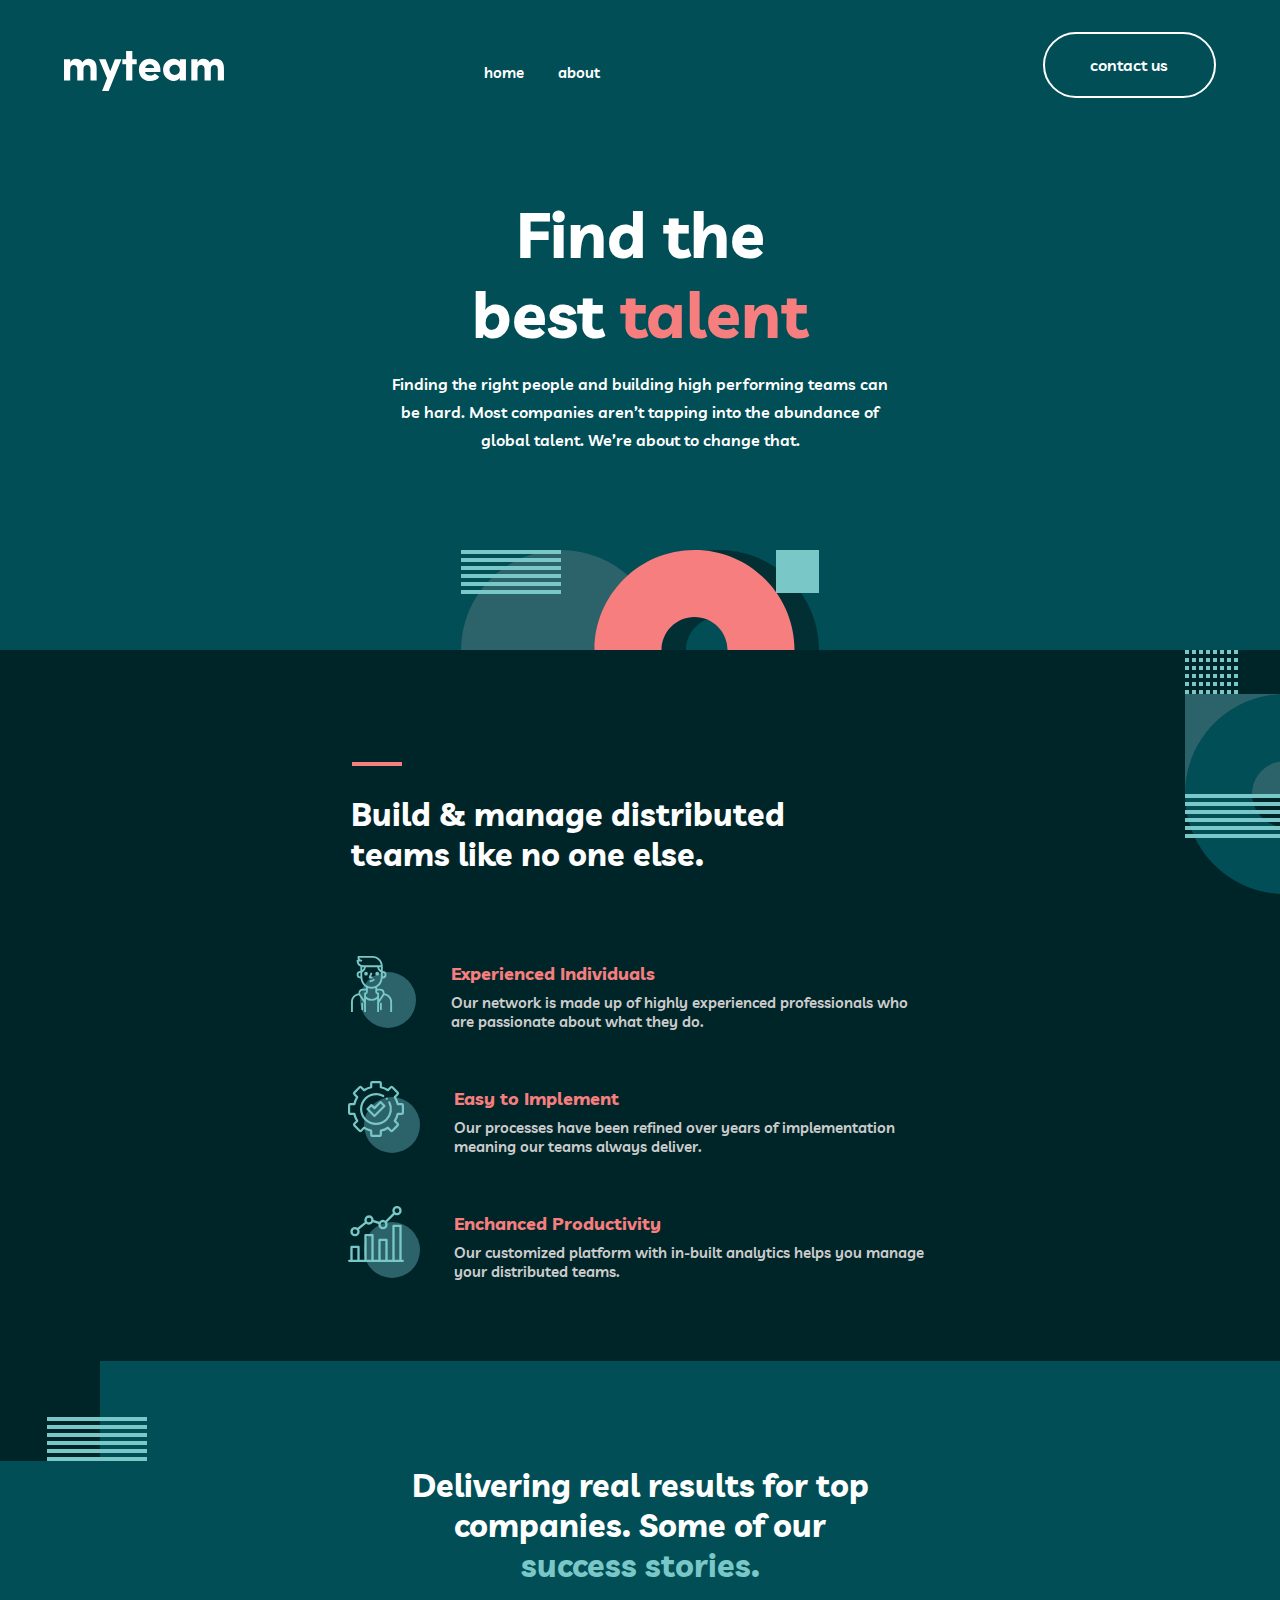
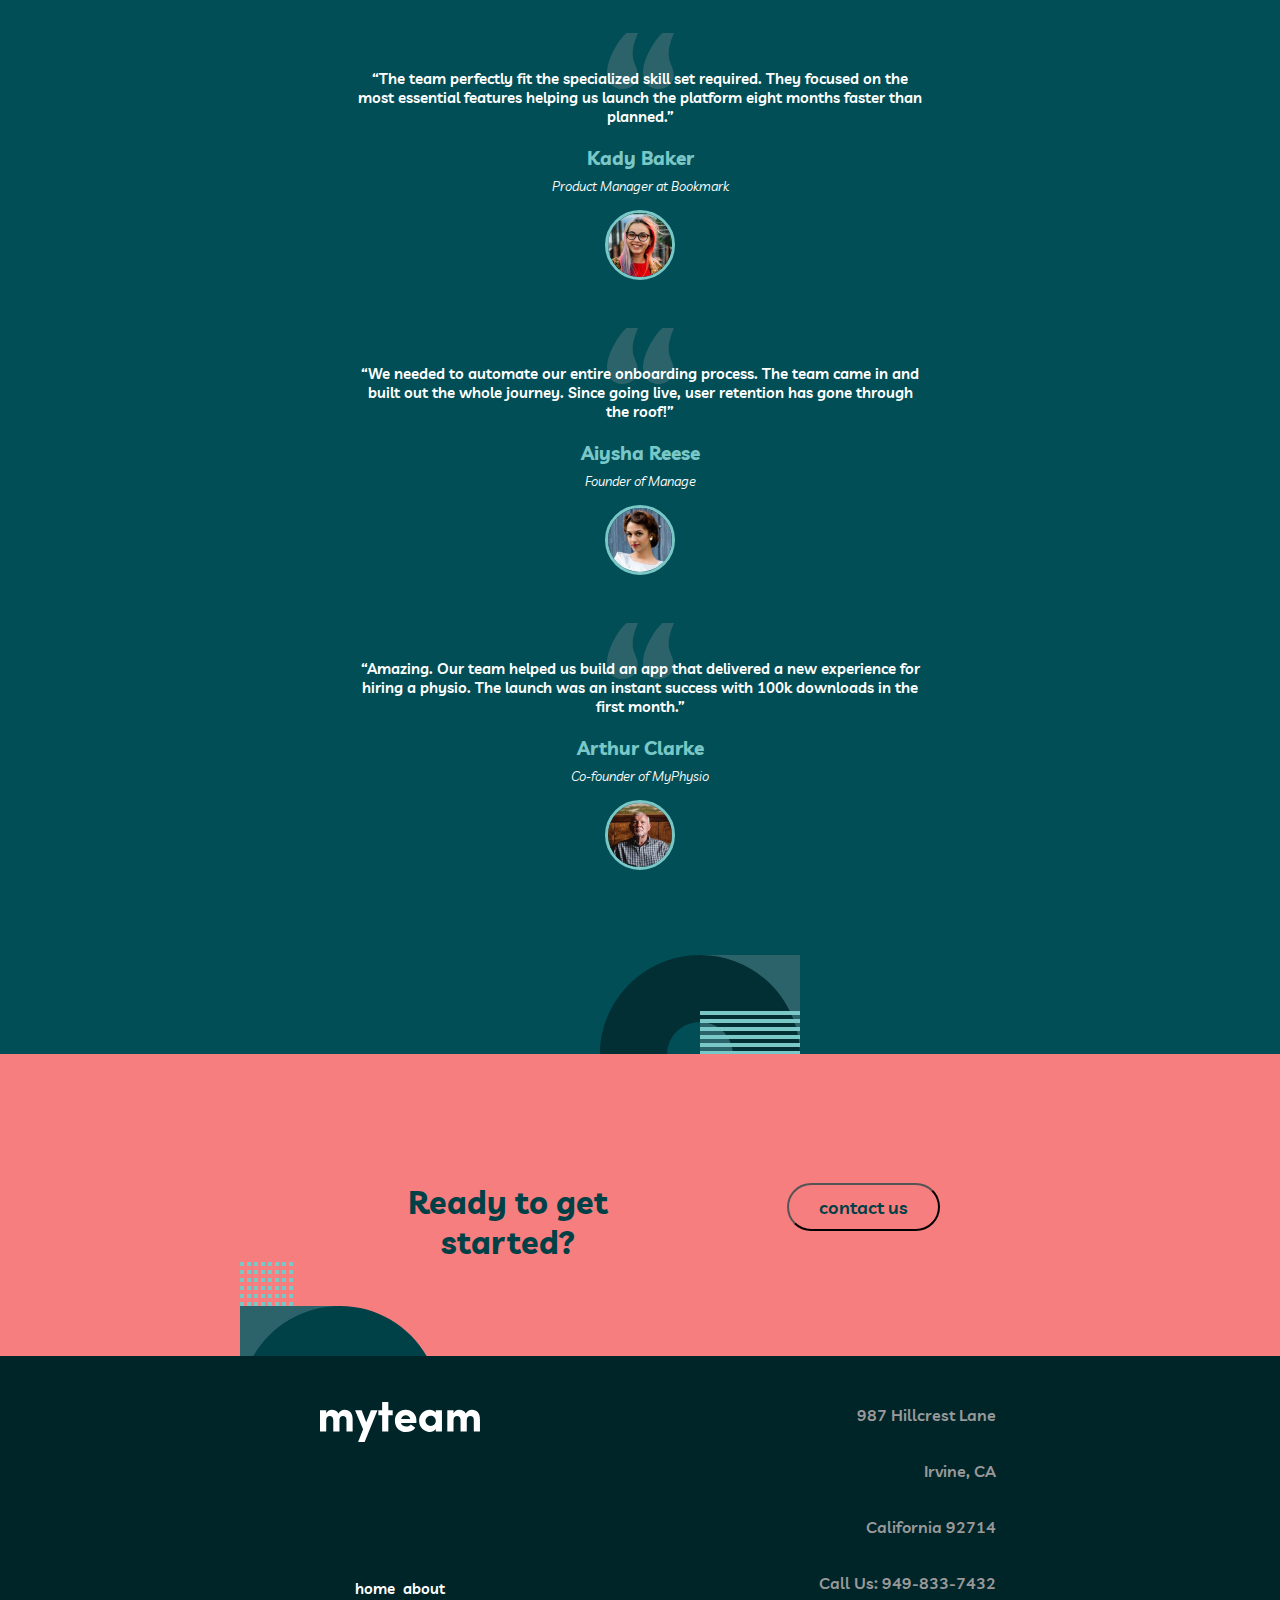
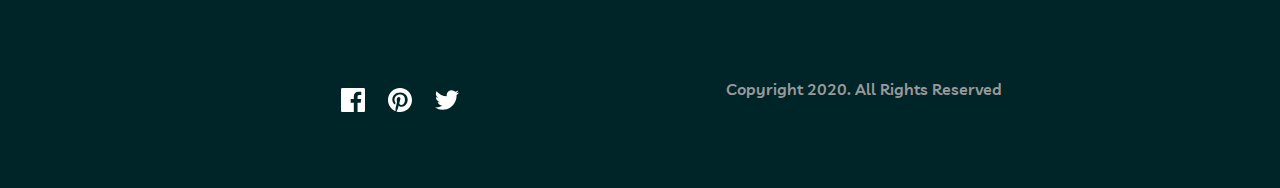
==== commit e7391eb1: "final tweaks" ====
--- a/index.html
+++ b/index.html
@@ -87,26 +87,26 @@
         <h1 class="build__container--title">
           Build & manage distributed teams like no one else.
         </h1>
-        <svg
-          class="build__container--svg"
-          xmlns="http://www.w3.org/2000/svg"
-          width="200"
-          height="244"
-        >
-          <g fill="none" fill-rule="evenodd">
-            <path fill="#2C6269" d="M100 144H0V44h100z" />
-            <path
-              fill="#014E56"
-              d="M100 44c55.228 0 100 44.772 100 100s-44.772 100-100 100S0 199.228 0 144 44.772 44 100 44zm0 67c-18.225 0-33 14.775-33 33s14.775 33 33 33 33-14.775 33-33-14.775-33-33-33z"
-            />
-            <path
-              fill="#79C8C7"
-              d="M100 184v4H0v-4h100zm0-8v4H0v-4h100zm0-8v4H0v-4h100zm0-8v4H0v-4h100zm0-8v4H0v-4h100zm0-8v4H0v-4h100zM4 40v4H0v-4h4zm7 0v4H7v-4h4zm7 0v4h-4v-4h4zm7 0v4h-4v-4h4zm7 0v4h-4v-4h4zm7 0v4h-4v-4h4zm7 0v4h-4v-4h4zm7 0v4h-4v-4h4zM4 32v4H0v-4h4zm7 0v4H7v-4h4zm7 0v4h-4v-4h4zm7 0v4h-4v-4h4zm7 0v4h-4v-4h4zm7 0v4h-4v-4h4zm7 0v4h-4v-4h4zm7 0v4h-4v-4h4zM4 24v4H0v-4h4zm7 0v4H7v-4h4zm7 0v4h-4v-4h4zm7 0v4h-4v-4h4zm7 0v4h-4v-4h4zm7 0v4h-4v-4h4zm7 0v4h-4v-4h4zm7 0v4h-4v-4h4zm-35-8v4h-4v-4h4zm14 0v4h-4v-4h4zm-7 0v4h-4v-4h4zm21 0v4h-4v-4h4zm-7 0v4h-4v-4h4zM4 16v4H0v-4h4zm7 0v4H7v-4h4zm42 0v4h-4v-4h4zM4 8v4H0V8h4zm7 0v4H7V8h4zm7 0v4h-4V8h4zm7 0v4h-4V8h4zm7 0v4h-4V8h4zm7 0v4h-4V8h4zm7 0v4h-4V8h4zm7 0v4h-4V8h4zM4 0v4H0V0h4zm7 0v4H7V0h4zm7 0v4h-4V0h4zm7 0v4h-4V0h4zm7 0v4h-4V0h4zm7 0v4h-4V0h4zm7 0v4h-4V0h4zm7 0v4h-4V0h4z"
-            />
-          </g>
-        </svg>
       </div>
       <div id="about__container" class="about__container"></div>
+      <svg
+        class="build--svg"
+        xmlns="http://www.w3.org/2000/svg"
+        width="200"
+        height="244"
+      >
+        <g fill="none" fill-rule="evenodd">
+          <path fill="#2C6269" d="M100 144H0V44h100z" />
+          <path
+            fill="#014E56"
+            d="M100 44c55.228 0 100 44.772 100 100s-44.772 100-100 100S0 199.228 0 144 44.772 44 100 44zm0 67c-18.225 0-33 14.775-33 33s14.775 33 33 33 33-14.775 33-33-14.775-33-33-33z"
+          />
+          <path
+            fill="#79C8C7"
+            d="M100 184v4H0v-4h100zm0-8v4H0v-4h100zm0-8v4H0v-4h100zm0-8v4H0v-4h100zm0-8v4H0v-4h100zm0-8v4H0v-4h100zM4 40v4H0v-4h4zm7 0v4H7v-4h4zm7 0v4h-4v-4h4zm7 0v4h-4v-4h4zm7 0v4h-4v-4h4zm7 0v4h-4v-4h4zm7 0v4h-4v-4h4zm7 0v4h-4v-4h4zM4 32v4H0v-4h4zm7 0v4H7v-4h4zm7 0v4h-4v-4h4zm7 0v4h-4v-4h4zm7 0v4h-4v-4h4zm7 0v4h-4v-4h4zm7 0v4h-4v-4h4zm7 0v4h-4v-4h4zM4 24v4H0v-4h4zm7 0v4H7v-4h4zm7 0v4h-4v-4h4zm7 0v4h-4v-4h4zm7 0v4h-4v-4h4zm7 0v4h-4v-4h4zm7 0v4h-4v-4h4zm7 0v4h-4v-4h4zm-35-8v4h-4v-4h4zm14 0v4h-4v-4h4zm-7 0v4h-4v-4h4zm21 0v4h-4v-4h4zm-7 0v4h-4v-4h4zM4 16v4H0v-4h4zm7 0v4H7v-4h4zm42 0v4h-4v-4h4zM4 8v4H0V8h4zm7 0v4H7V8h4zm7 0v4h-4V8h4zm7 0v4h-4V8h4zm7 0v4h-4V8h4zm7 0v4h-4V8h4zm7 0v4h-4V8h4zm7 0v4h-4V8h4zM4 0v4H0V0h4zm7 0v4H7V0h4zm7 0v4h-4V0h4zm7 0v4h-4V0h4zm7 0v4h-4V0h4zm7 0v4h-4V0h4zm7 0v4h-4V0h4zm7 0v4h-4V0h4z"
+          />
+        </g>
+      </svg>
     </section>
     <section class="success__container">
       <svg
--- a/styles/index.css
+++ b/styles/index.css
@@ -328,6 +328,15 @@
 
 .information__container {
   background-color: #002529;
+  overflow: hidden;
+  display: -webkit-box;
+  display: -ms-flexbox;
+  display: flex;
+  -webkit-box-orient: vertical;
+  -webkit-box-direction: normal;
+      -ms-flex-direction: column;
+          flex-direction: column;
+  position: relative;
 }
 
 @media (min-width: 1440px) {
@@ -350,13 +359,23 @@
   display: -webkit-box;
   display: -ms-flexbox;
   display: flex;
-  -webkit-box-pack: center;
-      -ms-flex-pack: center;
-          justify-content: center;
+  -webkit-box-pack: start;
+      -ms-flex-pack: start;
+          justify-content: flex-start;
   -webkit-box-align: start;
       -ms-flex-align: start;
           align-items: flex-start;
   overflow: hidden;
+}
+
+@media (min-width: 768px) {
+  .build__container {
+    -webkit-box-pack: center;
+        -ms-flex-pack: center;
+            justify-content: center;
+    position: relative;
+    right: 100px;
+  }
 }
 
 @media (min-width: 1440px) {
@@ -377,13 +396,13 @@
   background-color: #f67e7e;
   border: unset;
   position: relative;
-  left: 35px;
+  left: 15px;
   margin-top: 2rem;
 }
 
 @media (min-width: 768px) {
   .build__container--divider {
-    left: 54px;
+    left: 99px;
     margin-top: 7rem;
   }
 }
@@ -401,14 +420,20 @@
   font-weight: bold;
   font-size: 2rem;
   color: white;
-  width: 320px;
+  width: 60vw;
+  height: -webkit-fit-content;
+  height: -moz-fit-content;
+  height: fit-content;
   margin-top: 3rem;
+  position: relative;
+  right: 32px;
 }
 
 @media (min-width: 768px) {
   .build__container--title {
     width: 445px;
     margin-top: 9rem;
+    margin-left: 5rem;
   }
 }
 
@@ -419,22 +444,9 @@
   }
 }
 
-.build__container--svg {
-  position: relative;
-  left: 40px;
-}
-
-@media (min-width: 768px) {
-  .build__container--svg {
-    left: 140px;
-  }
-}
-
-@media (min-width: 1440px) {
-  .build__container--svg {
-    left: 50rem;
-    top: 14rem;
-  }
+.build--svg {
+  position: absolute;
+  right: -105px;
 }
 
 .about__container {
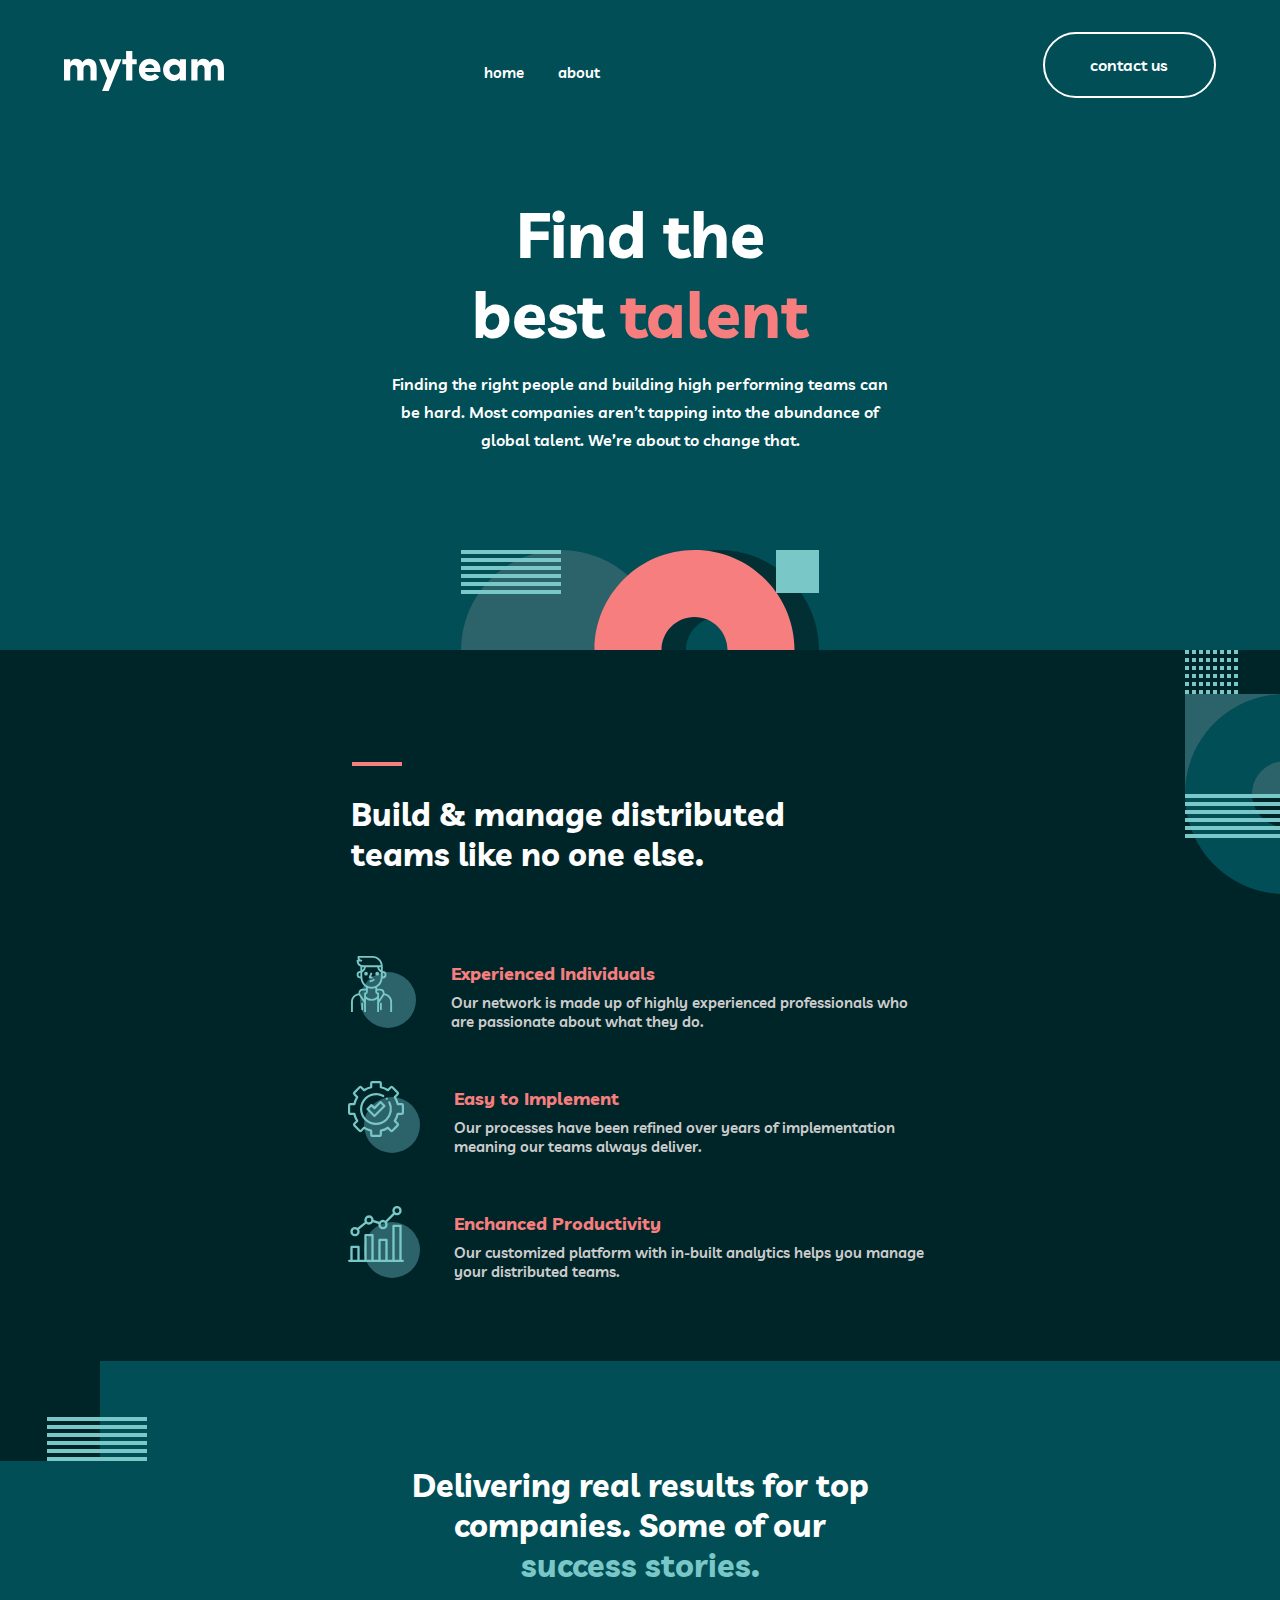
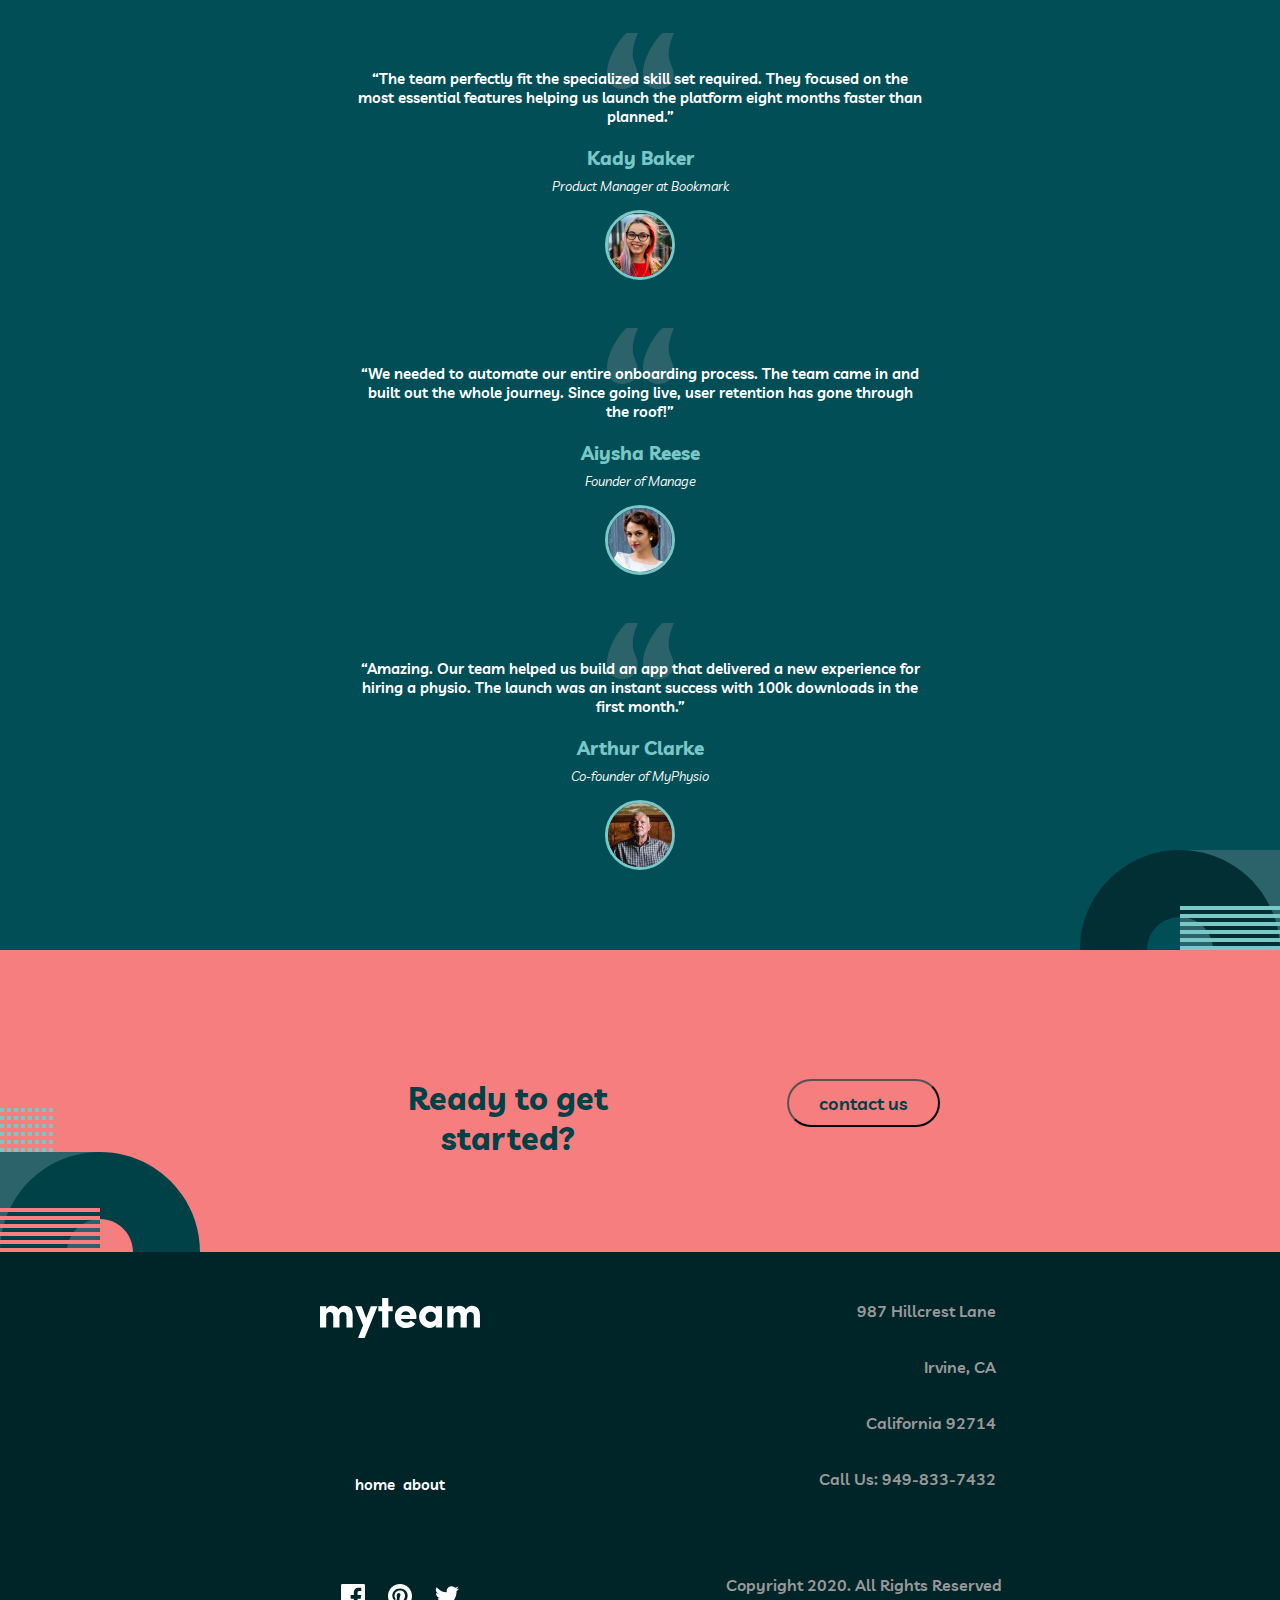
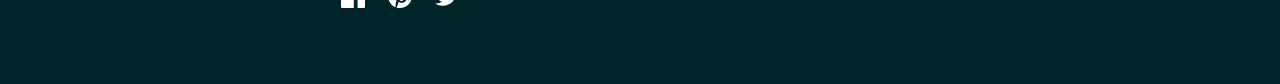
==== commit 148181ff: "final tweaks" ====
--- a/index.html
+++ b/index.html
@@ -39,9 +39,10 @@
               <a class="navbar-item" href="./pages/about.html">about</a>
             </li>
           </ul>
-          <button class="navbar--btn-mobilemenu">
-            <a href="./pages/contact.html">Contact Us </a>
-          </button>
+
+          <a class="navbar--btn-mobilemenu" href="./pages/contact.html"
+            >contact us</a
+          >
         </div>
 
         <a class="navbar--btn" href="./pages/contact.html">contact us</a>
--- a/styles/index.css
+++ b/styles/index.css
@@ -344,6 +344,10 @@
     display: -webkit-box;
     display: -ms-flexbox;
     display: flex;
+    -webkit-box-orient: horizontal;
+    -webkit-box-direction: normal;
+        -ms-flex-direction: row;
+            flex-direction: row;
     -webkit-box-pack: center;
         -ms-flex-pack: center;
             justify-content: center;
@@ -447,6 +451,12 @@
 .build--svg {
   position: absolute;
   right: -105px;
+}
+
+@media (min-width: 1440px) {
+  .build--svg {
+    bottom: 0px;
+  }
 }
 
 .about__container {
@@ -558,6 +568,7 @@
 .success__container {
   background-color: #014e56;
   overflow: hidden;
+  position: relative;
 }
 
 .success__container--svg {
@@ -571,21 +582,9 @@
 }
 
 .success__container--svg2 {
-  position: relative;
-  left: 215px;
-  top: 5px;
-}
-
-@media (min-width: 768px) {
-  .success__container--svg2 {
-    left: 600px;
-  }
-}
-
-@media (min-width: 1440px) {
-  .success__container--svg2 {
-    left: 78rem;
-  }
+  position: absolute;
+  bottom: 0px;
+  right: 0px;
 }
 
 .success__container--title {
@@ -718,6 +717,7 @@
       -ms-flex-align: center;
           align-items: center;
   overflow: hidden;
+  position: relative;
 }
 
 @media (min-width: 1440px) {
@@ -768,21 +768,9 @@
 }
 
 .ready__container--svg {
-  position: relative;
-  right: 115px;
-  top: 0px;
-}
-
-@media (min-width: 768px) {
-  .ready__container--svg {
-    right: 300px;
-  }
-}
-
-@media (min-width: 1440px) {
-  .ready__container--svg {
-    right: 39rem;
-  }
+  position: absolute;
+  bottom: 0px;
+  left: 0px;
 }
 
 .ready__container--textBox {
@@ -1006,26 +994,20 @@
     display: -ms-flexbox;
     display: flex;
   }
-  .mobile--divider {
-    display: -webkit-box;
-    display: -ms-flexbox;
-    display: flex;
-    position: relative;
-    top: 80px;
-    width: 249px;
-    height: 1px;
-    margin: 0 auto;
-  }
   .navbar--btn-mobilemenu {
     display: block;
     font-weight: bold;
+    font-size: 18px;
     color: white;
     width: 173px;
     padding: 1.3rem;
-    border-radius: 30px;
+    border-radius: 50px;
     margin: 0 auto;
-    border: none;
+    border: 2px solid white;
     cursor: pointer;
+    text-decoration: none;
+    font-family: "Livvic", sans-serif;
+    font-weight: 600;
   }
   .navbar-links {
     -webkit-box-orient: vertical;
@@ -1033,21 +1015,19 @@
         -ms-flex-direction: column;
             flex-direction: column;
     height: auto;
-    margin: 2rem auto;
     text-align: center;
     display: none;
   }
   .navbar-links.active {
     display: block;
     position: absolute;
-    margin: 0 auto;
     top: 0px;
     right: 0vw;
     padding-bottom: 2rem;
     font-size: 2rem;
-    height: 650px;
-    width: 300px;
-    background-color: #1b262f;
+    height: 667px;
+    width: 255px;
+    background-color: #2c6269;
   }
   .navbar-links ul {
     display: -webkit-box;
@@ -1057,15 +1037,17 @@
     -webkit-box-direction: normal;
         -ms-flex-direction: column;
             flex-direction: column;
-    height: 200px;
     -ms-flex-pack: distribute;
         justify-content: space-around;
-    margin-top: 7rem;
+    margin-top: 6rem;
+    margin-right: 5rem;
     margin-bottom: 2rem;
   }
   .navbar-item {
-    color: #b3b3b3;
-    font-size: 20px;
+    color: white;
+    font-size: 18px;
+    font-family: "Livvic", sans-serif;
+    font-weight: 600;
   }
   .navbar--btn {
     display: none;
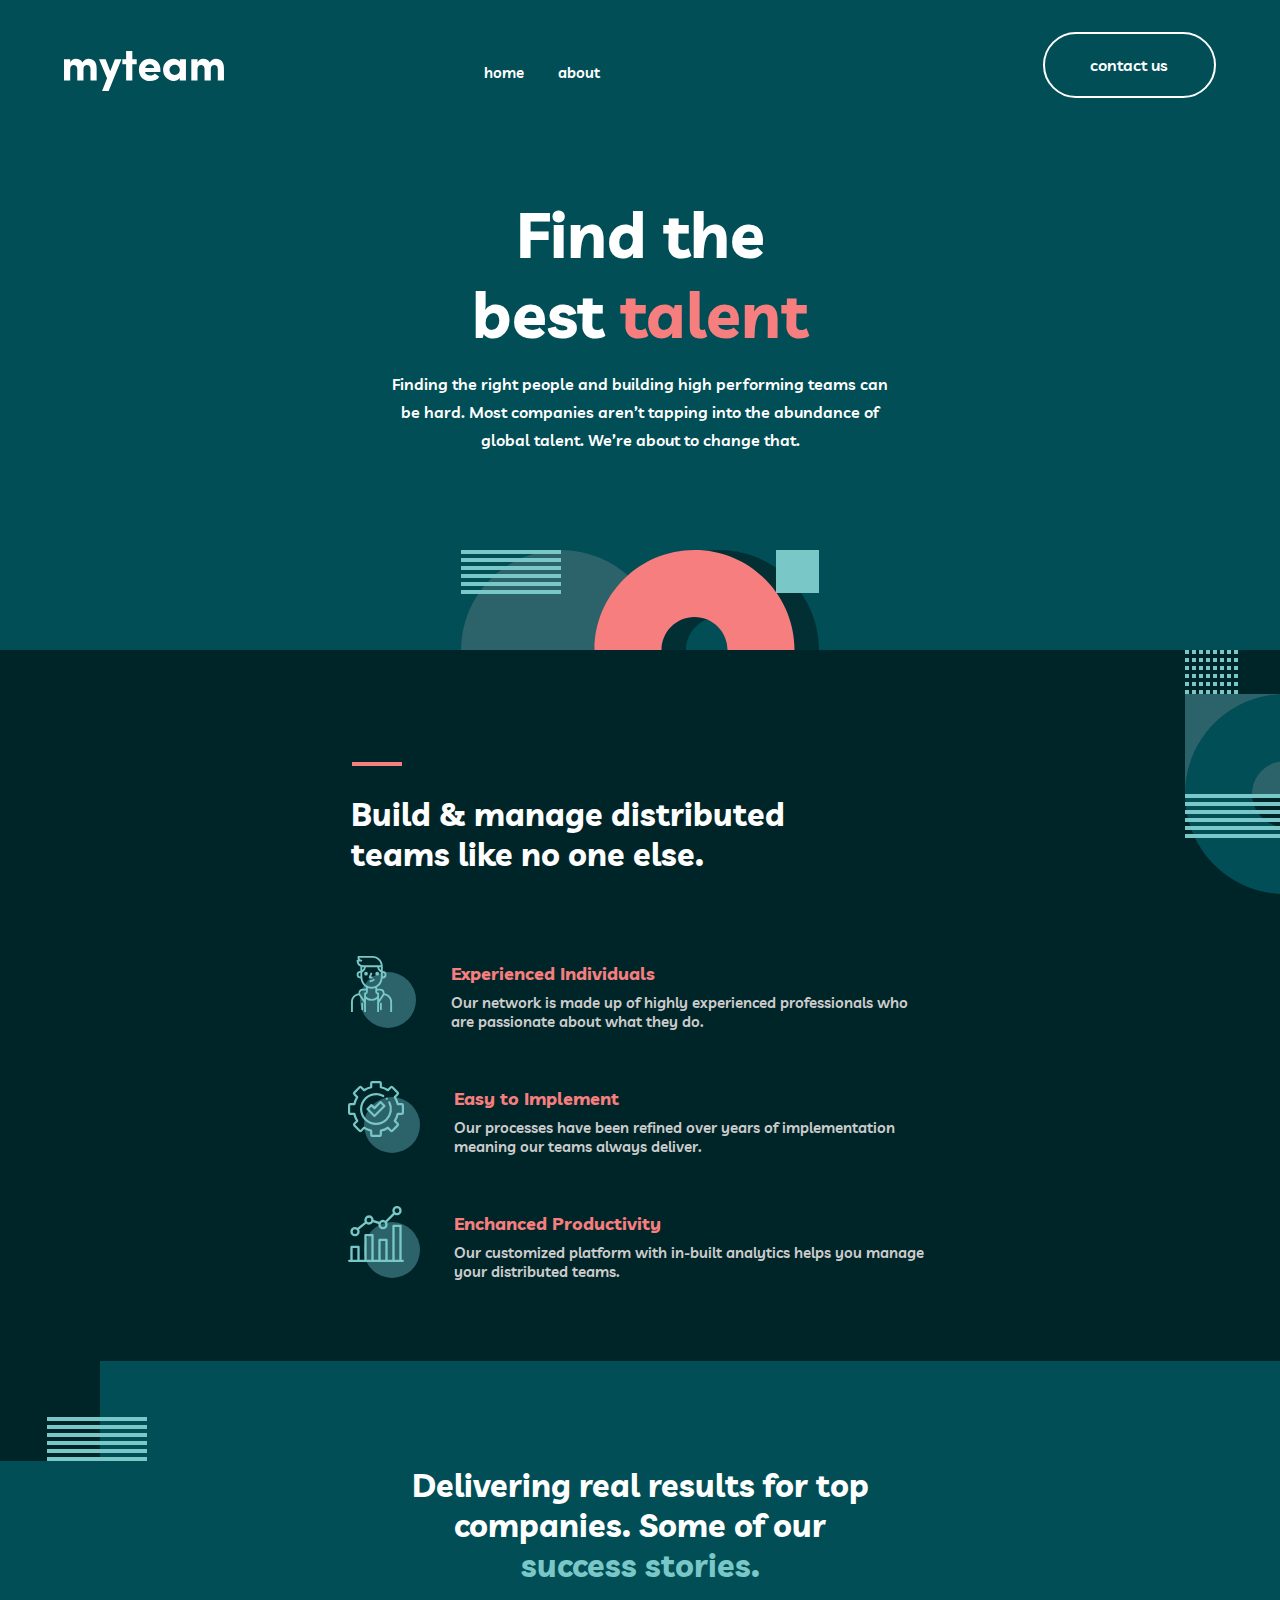
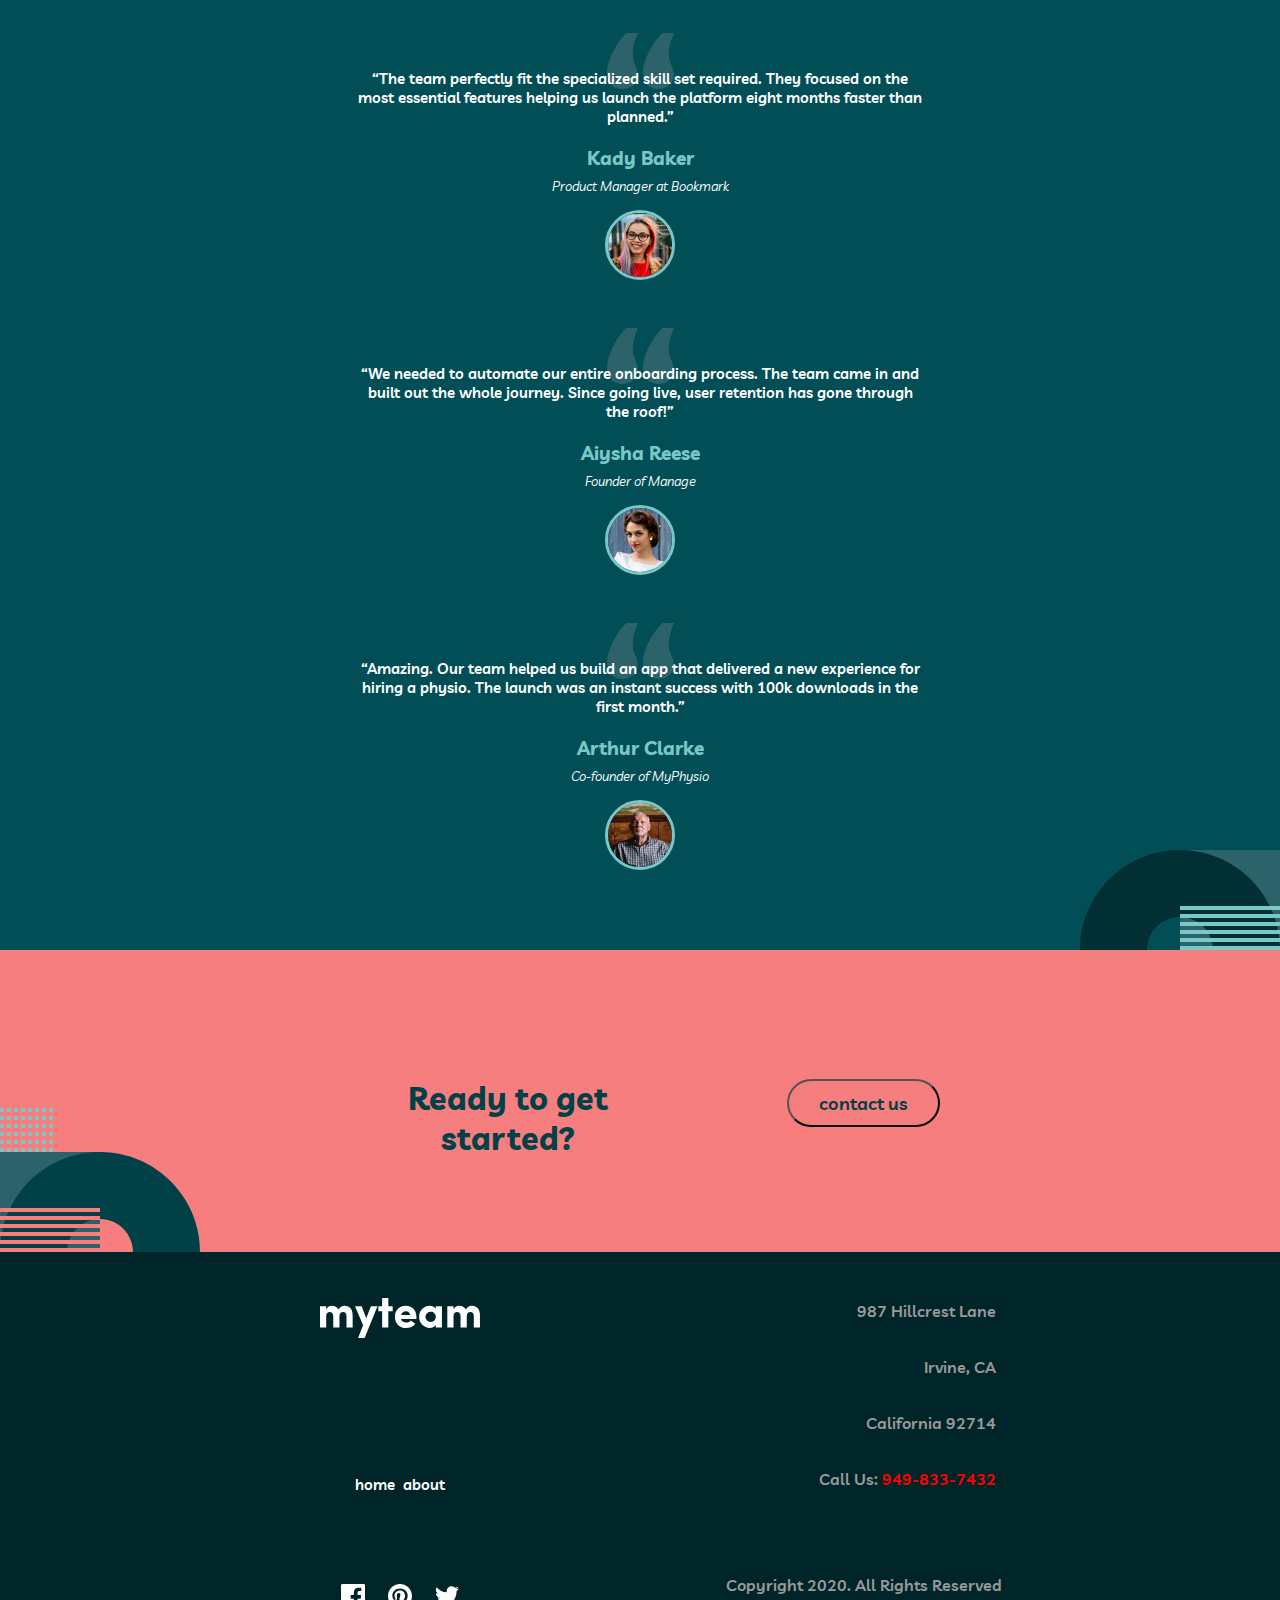
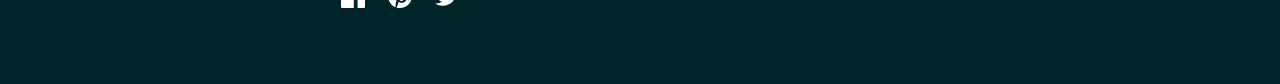
==== commit 33265f37: "final tweaks" ====
--- a/index.html
+++ b/index.html
@@ -43,6 +43,24 @@
           <a class="navbar--btn-mobilemenu" href="./pages/contact.html"
             >contact us</a
           >
+          <svg
+            class="mobile-nav-svg"
+            xmlns="http://www.w3.org/2000/svg"
+            width="200"
+            height="200"
+          >
+            <g fill="none" fill-rule="evenodd">
+              <path fill="#2C6269" d="M100 100H0V0h100z" />
+              <path
+                fill="#F67E7E"
+                d="M100 0c55.228 0 100 44.772 100 100s-44.772 100-100 100S0 155.228 0 100 44.772 0 100 0zm0 67c-18.225 0-33 14.775-33 33s14.775 33 33 33 33-14.775 33-33-14.775-33-33-33z"
+              />
+              <path
+                fill="#79C8C7"
+                d="M100 40v4H0v-4h100zm0-8v4H0v-4h100zm0-8v4H0v-4h100zm0-8v4H0v-4h100zm0-8v4H0V8h100zm0-8v4H0V0h100z"
+              />
+            </g>
+          </svg>
         </div>
 
         <a class="navbar--btn" href="./pages/contact.html">contact us</a>
@@ -205,7 +223,7 @@
           987 Hillcrest Lane <br />
           Irvine, CA <br />
           California 92714 <br />
-          Call Us: 949-833-7432
+          Call Us: <span class="phone-number">949-833-7432</span>
         </p>
       </div>
 
--- a/styles/index.css
+++ b/styles/index.css
@@ -208,6 +208,10 @@
   display: none;
 }
 
+.mobile-nav-svg {
+  display: none;
+}
+
 .hero__container {
   margin-top: 5rem;
   display: -webkit-box;
@@ -988,11 +992,22 @@
   }
 }
 
+.phone-number {
+  text-decoration: none;
+  color: red;
+}
+
 @media (max-width: 768px) {
   .toggle-button {
     display: -webkit-box;
     display: -ms-flexbox;
     display: flex;
+  }
+  .mobile-nav-svg {
+    display: block;
+    position: absolute;
+    bottom: 0;
+    left: 135px;
   }
   .navbar--btn-mobilemenu {
     display: block;
@@ -1019,14 +1034,18 @@
     display: none;
   }
   .navbar-links.active {
+    overflow: hidden;
+    -webkit-transition: ease-in-out 5s linear;
+    transition: ease-in-out 5s linear;
+    z-index: 1;
     display: block;
     position: absolute;
     top: 0px;
     right: 0vw;
     padding-bottom: 2rem;
     font-size: 2rem;
-    height: 667px;
-    width: 255px;
+    height: 583px;
+    width: 235px;
     background-color: #2c6269;
   }
   .navbar-links ul {
